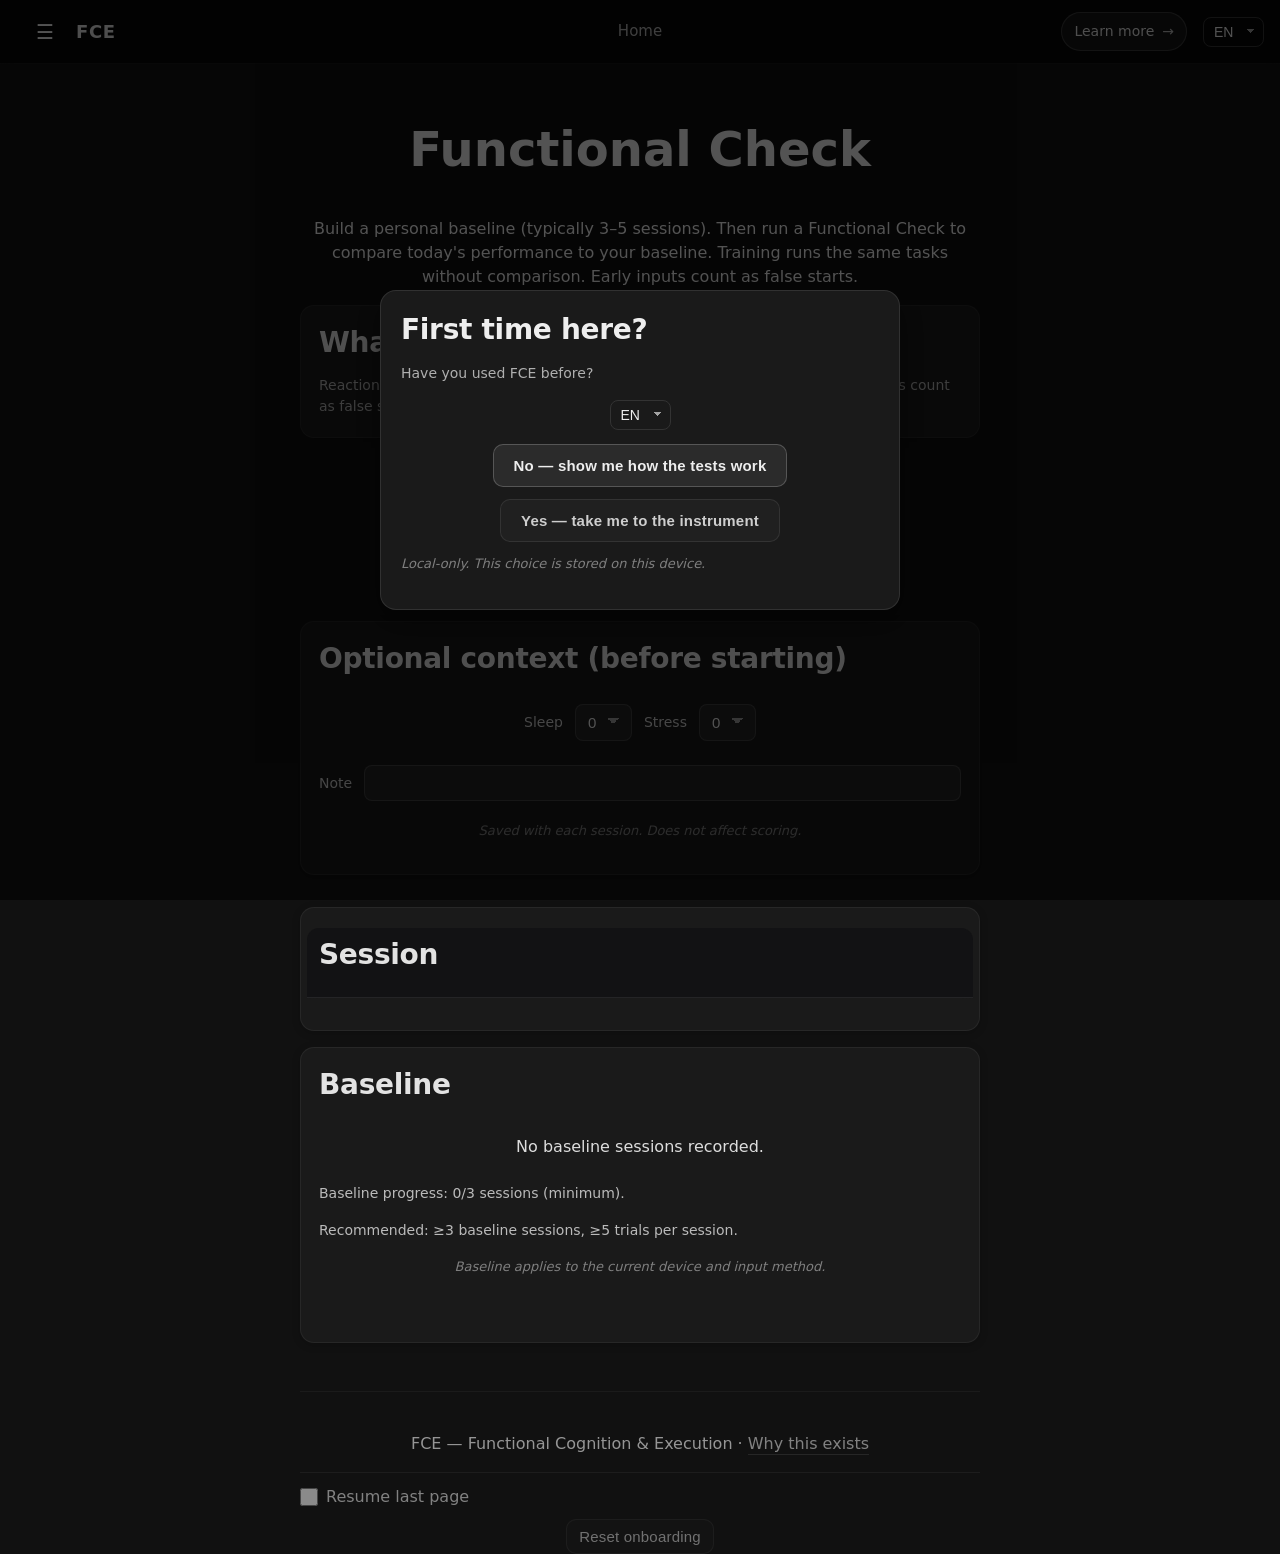
==== index.html @ 8251da76 "Finalize v0.4 interpretation layer and history clarity across all tests - Implement operational inte" ====
<!DOCTYPE html>
<html lang="en">
<head>
  <meta charset="UTF-8" />
  <meta name="viewport" content="width=device-width, initial-scale=1, viewport-fit=cover" />
  <title>FCE — Baseline-relative functional check</title>
  <link rel="stylesheet" href="style.css" />
  
  <!-- Remember last visited page (works across all pages) -->
  <script>
    // Remember last visited page (ignore local file weirdness if needed)
    try {
      const p = location.pathname.split("/").pop() || "index.html";
      localStorage.setItem("fce_last_page", p);
      // Also track last docs page (exclude index.html)
      if (p && p.endsWith(".html") && !p.includes("index.html")) {
        localStorage.setItem("fce_last_docs_page", p);
      }
    } catch {}
  </script>
</head>
<body>
  <header class="topbar">
    <button id="menuBtn" aria-label="Menu" aria-controls="menu" aria-expanded="false">☰</button>
    <a href="index.html?home=1" class="title brand-link" id="brandLink" aria-label="To the instrument">
      <span class="brand-short" aria-hidden="true">FCE</span>
      <span class="brand-long" aria-hidden="true">
        <span class="lang lang-en">To the instrument</span>
        <span class="lang lang-no hidden">Til instrumentet</span>
        <span class="lang lang-lt hidden">Į instrumentą</span>
      </span>
    </a>
    <span class="topbar-page" id="topbarPage" aria-hidden="true"></span>
    <div class="topbar-right">
      <a href="about.html" class="topbar-link topbar-cta" id="learnMoreLink">
        <span class="lang lang-en">Learn more</span>
        <span class="lang lang-no hidden">Les mer</span>
        <span class="lang lang-lt hidden">Sužinoti daugiau</span>
      </a>
      <div class="lang-select-wrapper">
        <select id="langSelect" class="lang-select" aria-label="Language">
          <option value="en">EN</option>
          <option value="no">NO</option>
          <option value="lt">LT</option>
        </select>
      </div>
    </div>
  </header>

  <nav id="menu" class="menu">
    <div class="menu-header">
      <button id="closeMenuBtn" class="menu-close-btn" aria-label="Close menu">×</button>
    </div>
    <button class="menu-item" data-view="home">
      <span class="lang lang-en">Home</span>
      <span class="lang lang-no hidden">Hjem</span>
      <span class="lang lang-lt hidden">Pradžia</span>
    </button>
    <button class="menu-item" id="menuHistoryBtn" data-view="history">
      <span class="lang lang-en">History</span>
      <span class="lang lang-no hidden">Historikk</span>
      <span class="lang lang-lt hidden">Istorija</span>
    </button>
    <a href="about.html" class="menu-item">
      <span class="lang lang-en">About</span>
      <span class="lang lang-no hidden">Om</span>
      <span class="lang lang-lt hidden">Apie</span>
    </a>

    <a href="concept.html" class="menu-item">
      <span class="lang lang-en">Concept</span>
      <span class="lang lang-no hidden">Konsept</span>
      <span class="lang lang-lt hidden">Koncepcija</span>
    </a>

    <a href="scope.html" class="menu-item">
      <span class="lang lang-en">Scope &amp; Limits</span>
      <span class="lang lang-no hidden">Omfang &amp; begrensninger</span>
      <span class="lang lang-lt hidden">Apimtis ir ribos</span>
    </a>

    <a href="norwegian-context.html" class="menu-item">
      <span class="lang lang-en">Norwegian Context</span>
      <span class="lang lang-no hidden">Norsk kontekst</span>
      <span class="lang lang-lt hidden">Norvegiškas kontekstas</span>
    </a>

    <a href="how-to-use.html" class="menu-item">
      <span class="lang lang-en">How to Use</span>
      <span class="lang lang-no hidden">Hvordan bruke</span>
      <span class="lang lang-lt hidden">Kaip naudoti</span>
    </a>

    <a href="how-tests-work.html" class="menu-item">
      <span class="lang lang-en">How the tests work</span>
      <span class="lang lang-no hidden">Hvordan testene fungerer</span>
      <span class="lang lang-lt hidden">Kaip veikia testai</span>
    </a>

    <a href="faq.html" class="menu-item">
      <span class="lang lang-en">FAQ</span>
      <span class="lang lang-no hidden">FAQ</span>
      <span class="lang lang-lt hidden">DUK</span>
    </a>
  </nav>

  <div id="menuOverlay" class="menu-overlay hidden"></div>

  <main>
    <section id="view-home" class="view active">
      <div class="container instrument">
        <h1>
          <span class="lang lang-en">Functional Check</span>
          <span class="lang lang-no hidden">Funksjonssjekk</span>
          <span class="lang lang-lt hidden">Funkcinė patikra</span>
        </h1>
        <div id="instruction">
          <div class="lang lang-en">
            <p>
              Build a personal baseline (typically 3–5 sessions). Then run a Functional Check to compare today's performance to your baseline. Training runs the same tasks without comparison. Early inputs count as false starts.
            </p>
          </div>
          <div class="lang lang-no hidden">
            <p>
              Bygg en personlig baseline (typisk 3–5 økter). Deretter kjører du en Funksjonssjekk for å sammenligne dagens ytelse med din baseline. Trening kjører samme oppgaver uten sammenligning. Tidlige inndata teller som feilstart.
            </p>
          </div>
          <div class="lang lang-lt hidden">
            <p>
              Sukurkite asmeninį bazinį lygį (dažniausiai 3–5 sesijos). Tada atlikite funkcinę patikrą,
              kad palygintumėte šiandienos vykdymą su savo baze. Treniruotė vykdo tas pačias užduotis
              be palyginimo. Per ankstyvi paspaudimai laikomi klaidingu startu.
            </p>
          </div>
        </div>

        <!-- First-time onboarding gate -->
        <div id="onboardingOverlay" class="onboarding-overlay hidden" role="dialog" aria-modal="true" aria-labelledby="onboardingTitle">
          <div class="onboarding-card">
            <h2 id="onboardingTitle">
              <span class="lang lang-en">First time here?</span>
              <span class="lang lang-no hidden">Første gang her?</span>
              <span class="lang lang-lt hidden">Pirmas kartas čia?</span>
            </h2>

            <p class="muted" style="margin-top: 8px;">
              <span class="lang lang-en">Have you used FCE before?</span>
              <span class="lang lang-no hidden">Har du brukt FCE før?</span>
              <span class="lang lang-lt hidden">Ar anksčiau naudojote FCE?</span>
            </p>

            <div style="margin-top: 16px; margin-bottom: 4px; display: flex; justify-content: center;">
              <div class="lang-select-wrapper" style="width: auto;">
                <select id="onboardingLangSelect" class="lang-select" aria-label="Language">
                  <option value="en">EN</option>
                  <option value="no">NO</option>
                  <option value="lt">LT</option>
                </select>
              </div>
            </div>

            <div class="action-row" style="margin-top: 14px;">
              <button id="onboardingNoBtn" type="button">
                <span class="lang lang-en">No — show me how the tests work</span>
                <span class="lang lang-no hidden">Nei — vis meg hvordan testene fungerer</span>
                <span class="lang lang-lt hidden">Ne — parodykite, kaip veikia testai</span>
              </button>
              <button id="onboardingYesBtn" type="button" class="secondary">
                <span class="lang lang-en">Yes — take me to the instrument</span>
                <span class="lang lang-no hidden">Ja — ta meg til instrumentet</span>
                <span class="lang lang-lt hidden">Taip — nukreipkite į instrumentą</span>
              </button>
            </div>

            <p class="note" style="margin-top: 12px;">
              <span class="lang lang-en">Local-only. This choice is stored on this device.</span>
              <span class="lang lang-no hidden">Kun lokalt. Valget lagres på denne enheten.</span>
              <span class="lang lang-lt hidden">Tik lokaliai. Pasirinkimas išsaugomas šiame įrenginyje.</span>
            </p>
          </div>
        </div>

        <!-- Precision prep overlay -->
        <div id="precisionPrepOverlay" class="onboarding-overlay hidden" role="dialog" aria-modal="true" aria-labelledby="precisionPrepTitle">
          <div class="onboarding-card">
            <h2 id="precisionPrepTitle">
              <span class="lang lang-en">Precision test</span>
              <span class="lang lang-no hidden">Presisjonstest</span>
              <span class="lang lang-lt hidden">Tikslumo testas</span>
            </h2>

            <p class="muted" style="margin-top: 8px;">
              <span class="lang lang-en">This test uses fullscreen to reduce layout shifts and improve consistency.</span>
              <span class="lang lang-no hidden">Denne testen bruker fullskjerm for å redusere layoutendringer og forbedre konsistens.</span>
              <span class="lang lang-lt hidden">Šis testas naudoja visą ekraną, kad sumažintų išdėstymo poslinkius ir pagerintų nuoseklumą.</span>
            </p>

            <div class="action-row" style="margin-top: 16px;">
              <button id="precisionPrepStartBtn" type="button">
                <span class="lang lang-en">Start in fullscreen</span>
                <span class="lang lang-no hidden">Start i fullskjerm</span>
                <span class="lang lang-lt hidden">Pradėti visame ekrane</span>
              </button>
              <button id="precisionPrepCancelBtn" type="button" class="secondary">
                <span class="lang lang-en">Cancel</span>
                <span class="lang lang-no hidden">Avbryt</span>
                <span class="lang lang-lt hidden">Atšaukti</span>
              </button>
            </div>

            <p class="note" style="margin-top: 12px;">
              <span class="lang lang-en">If fullscreen is unavailable or denied, we'll continue in maximized windowed mode.</span>
              <span class="lang lang-no hidden">Hvis fullskjerm ikke er tilgjengelig eller avvist, fortsetter vi i maksimert vindu-modus.</span>
              <span class="lang lang-lt hidden">Jei visas ekranas nėra prieinamas arba atmestas, tęsime maksimalaus lango režimu.</span>
            </p>
          </div>
        </div>

        <!-- Inline per-test hints -->
        <div class="panel" id="taskHintPanel" style="display:none;">
          <h2>
            <span class="lang lang-en">What to do</span>
            <span class="lang lang-no hidden">Hva du skal gjøre</span>
            <span class="lang lang-lt hidden">Ką daryti</span>
          </h2>
          <p id="taskHintText" class="muted" style="margin:0;"></p>
          <div id="taskLegendSlot" class="divided-legend muted" style="margin-top:8px; display:none;"></div>
        </div>

        <!-- Controls -->
        <div id="instrument" class="controls">
          <div class="config-row">
            <label for="testType" data-i18n="ui.test">Test</label>
            <select id="testType">
              <option value="reaction">Reaction Time</option>
              <option value="gonogo">Go / No-Go</option>
              <option value="divided">Divided Attention</option>
              <option value="precision">Precision (Target Pointing)</option>
            </select>

            <label for="trialCount" data-i18n="ui.trials">Trials</label>
            <input id="trialCount" type="number" min="3" max="40" value="10" />
          </div>

          <div class="action-row">
            <button id="startBaselineBtn" data-i18n="ui.addBaseline">Add Baseline Session</button>
            <button id="startCheckBtn" data-i18n="ui.runCheck">Run Functional Check</button>
            <button id="startTrainingBtn" data-i18n="ui.runTraining">Run Training</button>
          </div>

          <!-- Context (optional) -->
          <div class="panel context-panel" id="contextPanel">
            <h2>
              <span class="lang lang-en">Optional context (before starting)</span>
              <span class="lang lang-no hidden">Valgfri kontekst (før start)</span>
              <span class="lang lang-lt hidden">Pasirenkamas kontekstas (prieš pradedant)</span>
            </h2>
            <div class="config-row">
              <label for="sleepRating">
                <span class="lang lang-en">Sleep</span>
                <span class="lang lang-no hidden">Søvn</span>
                <span class="lang lang-lt hidden">Miegas</span>
              </label>
              <select id="sleepRating">
                <option value="0">0</option>
                <option value="1">1</option>
                <option value="2">2</option>
                <option value="3">3</option>
                <option value="4">4</option>
                <option value="5">5</option>
              </select>

              <label for="stressRating">
                <span class="lang lang-en">Stress</span>
                <span class="lang lang-no hidden">Stress</span>
                <span class="lang lang-lt hidden">Stresas</span>
              </label>
              <select id="stressRating">
                <option value="0">0</option>
                <option value="1">1</option>
                <option value="2">2</option>
                <option value="3">3</option>
                <option value="4">4</option>
                <option value="5">5</option>
              </select>
            </div>

            <div class="config-row">
              <label for="contextNote">
                <span class="lang lang-en">Note</span>
                <span class="lang lang-no hidden">Notat</span>
                <span class="lang lang-lt hidden">Pastaba</span>
              </label>
              <input id="contextNote" class="text" type="text" maxlength="140" placeholder="" />
            </div>
            <p class="note">
              <span class="lang lang-en">Saved with each session. Does not affect scoring.</span>
              <span class="lang lang-no hidden">Lagres med hver økt. Påvirker ikke vurderingen.</span>
              <span class="lang lang-lt hidden">Išsaugoma su kiekviena sesija. Neturi įtakos vertinimui.</span>
            </p>
          </div>

          <div class="secondary-row">
            <button id="resetBtn" data-i18n="ui.reset">Reset</button>
          </div>
        </div>

        <div id="testArea" class="test-area hidden"></div>

        <!-- Precision stage (fullscreen overlay) -->
        <div id="precisionStage" class="precision-stage hidden">
          <div class="precision-hud">
            <div class="precision-hud-left">
              <span id="precisionTrialCounter" class="precision-trial-counter"></span>
              <span id="precisionFeedback" class="precision-feedback"></span>
            </div>
            <div class="precision-hud-right">
              <span id="precisionFullscreenNotice" class="precision-fullscreen-notice hidden"></span>
              <button id="exitPrecisionTestBtn" class="btn btn-ghost exit-button">
                <span class="lang lang-en">Exit test</span>
                <span class="lang lang-no hidden">Avslutt test</span>
                <span class="lang lang-lt hidden">Išeiti iš testo</span>
              </button>
            </div>
          </div>
          <div id="precisionTarget" class="precision-target"></div>
        </div>

        <!-- Session panel -->
        <div class="panel session-panel" id="sessionPanel">
          <div class="sticky-header">
            <h2>
              <span class="lang lang-en">Session</span>
              <span class="lang lang-no hidden">Økt</span>
              <span class="lang lang-lt hidden">Sesija</span>
            </h2>
            <p id="progress"></p>
          </div>

          <ul id="trialList" class="session-trials" aria-live="polite"></ul>

          <p id="summary"></p>

          <div id="opAdvice" class="op-advice hidden" aria-live="polite">
            <div class="card-utility">
              <h3 data-i18n="op.title">What happens after a test?</h3>
            </div>
            <div id="opAdviceBody" class="op-advice-body"></div>
            <p class="note" data-i18n="op.note">
              Advisory only. FCE does not make decisions for you.
            </p>
          </div>
        </div>

        <!-- History panel -->
        <div class="panel" id="homeHistoryPanel" style="display: none;">
          <h2>
            <span class="lang lang-en">History</span>
            <span class="lang lang-no hidden">Historikk</span>
            <span class="lang lang-lt hidden">Istorija</span>
          </h2>

          <p class="muted home-history-note" id="homeHistoryNote">
            <span class="lang lang-en">Recent sessions (this test)</span>
            <span class="lang lang-no hidden">Siste økter (denne testen)</span>
            <span class="lang lang-lt hidden">Naujausios sesijos (šis testas)</span>
          </p>

          <ul class="home-history-list" id="homeHistoryList"></ul>

          <p class="muted" id="homeHistoryEmpty" style="display:none;">
            <span class="lang lang-en">No sessions yet for this test.</span>
            <span class="lang lang-no hidden">Ingen økter ennå for denne testen.</span>
            <span class="lang lang-lt hidden">Šiam testui dar nėra sesijų.</span>
          </p>

          <div class="action-row">
            <button id="homeHistoryBtn" data-view="history">
              <span class="lang lang-en">View History</span>
              <span class="lang lang-no hidden">Se historikk</span>
              <span class="lang lang-lt hidden">Peržiūrėti istoriją</span>
            </button>
          </div>
        </div>

        <!-- Baseline panel -->
        <div class="panel">
          <h2>
            <span class="lang lang-en">Baseline</span>
            <span class="lang lang-no hidden">Baseline</span>
            <span class="lang lang-lt hidden">Bazinis lygis</span>
          </h2>
          <p id="baselineInfo">
            <span class="lang lang-en">No baseline sessions recorded.</span>
            <span class="lang lang-no hidden">Ingen baseline-økter er registrert.</span>
            <span class="lang lang-lt hidden">Nėra užregistruotų bazinio lygio sesijų.</span>
          </p>
          <p id="baselineProgress">
            <span class="lang lang-en"></span>
            <span class="lang lang-no hidden"></span>
            <span class="lang lang-lt hidden"></span>
          </p>
          <p id="baselineGuidance">
            <span class="lang lang-en"></span>
            <span class="lang lang-no hidden"></span>
            <span class="lang lang-lt hidden"></span>
          </p>
          <p class="note">
            <span class="lang lang-en">
              Baseline applies to the current device and input method.
            </span>
            <span class="lang lang-no hidden">
              Baseline gjelder kun for denne enheten og samme inndatametode.
            </span>
            <span class="lang lang-lt hidden">
              Bazinis lygis galioja tik šiam įrenginiui ir tam pačiam įvesties būdui.
            </span>
          </p>

          <div class="baseline-actions">
            <button id="clearBaselineBtn" class="danger" data-i18n="ui.clearBaseline">Clear baseline</button>
          </div>
        
          <ul id="baselineList"></ul>
        </div>

        <footer class="footer muted">
          <p>
            FCE — Functional Cognition &amp; Execution ·
            <a href="why.html">Why this exists</a>
          </p>
          <div style="margin-top: 16px; padding-top: 12px; border-top: 1px solid rgba(255,255,255,0.1); font-size: 13px; opacity: 0.85;">
            <label class="inline-toggle">
              <input type="checkbox" id="resumeLastPage" />
              <span class="lang lang-en">Resume last page</span>
              <span class="lang lang-no hidden">Gjenoppta siste side</span>
              <span class="lang lang-lt hidden">Tęsti nuo paskutinio puslapio</span>
            </label>
          </div>
          <div style="margin-top: 10px; font-size: 13px; opacity: 0.85;">
            <button id="resetOnboardingBtn" class="secondary" type="button" style="padding: 8px 12px;">
              <span class="lang lang-en">Reset onboarding</span>
              <span class="lang lang-no hidden">Tilbakestill onboarding</span>
              <span class="lang lang-lt hidden">Atstatyti įvadą</span>
            </button>
          </div>
        </footer>
      </div>
    </section>

    <section id="view-history" class="view hidden">
      <div class="container">
        <div class="view-back">
          <button id="backBtnHistory" class="btn btn-ghost" type="button" aria-label="Back">
            <span aria-hidden="true">←</span>
            <span class="lang lang-en">Back</span>
            <span class="lang lang-no hidden">Tilbake</span>
            <span class="lang lang-lt hidden">Atgal</span>
          </button>
        </div>
        <div class="lang lang-en">
          <section class="hero">
            <h2>History</h2>
            <p class="lead">Sessions are stored locally on this device. Use filters to review trends and context.</p>
          </section>
        </div>
        <div class="lang lang-no hidden">
          <section class="hero">
            <h2>Historikk</h2>
            <p class="lead">Økter lagres lokalt på denne enheten. Bruk filter for å se mønster og kontekst.</p>
          </section>
        </div>
        <div class="lang lang-lt hidden">
          <section class="hero">
            <h2>Istorija</h2>
            <p class="lead">Sesijos saugomos lokaliai šiame įrenginyje. Naudokite filtrus tendencijoms ir kontekstui peržiūrėti.</p>
          </section>
        </div>

        <section class="card">
          <div class="config-row">
            <label for="historyTest">
              <span class="lang lang-en">Test</span>
              <span class="lang lang-no hidden">Test</span>
              <span class="lang lang-lt hidden">Testas</span>
            </label>
            <select id="historyTest">
              <option value="reaction">Reaction Time</option>
              <option value="gonogo">Go / No-Go</option>
              <option value="divided">Divided Attention</option>
              <option value="precision">Precision (Target Pointing)</option>
            </select>

            <label for="historyMode">
              <span class="lang lang-en">Mode</span>
              <span class="lang lang-no hidden">Modus</span>
              <span class="lang lang-lt hidden">Režimas</span>
            </label>
            <select id="historyMode">
              <option value="all">All</option>
              <option value="baseline">Baseline</option>
              <option value="check">Check</option>
              <option value="training">Training</option>
            </select>
          </div>

          <div class="history-actions">
            <button id="exportHistoryBtn" class="secondary" type="button" data-i18n="export.btn">Export (Copy JSON)</button>
            <button id="exportCsvBtn" class="secondary" type="button" data-i18n="export.btnCsv">Export CSV</button>
            <span id="exportStatus" class="muted" aria-live="polite"></span>
          </div>

          <div class="config-row">
            <button id="clearHistoryBtn" class="danger" type="button">
              <span class="lang lang-en">Clear history (this test)</span>
              <span class="lang lang-no hidden">Slett historikk (denne testen)</span>
              <span class="lang lang-lt hidden">Išvalyti istoriją (šis testas)</span>
            </button>
          </div>

          <section class="card trend-card">
            <h3>
              <span class="lang lang-en">Trend</span>
              <span class="lang lang-no hidden">Trend</span>
              <span class="lang lang-lt hidden">Tendencija</span>
            </h3>

            <p id="trendBaselineLine" class="muted"></p>

            <ul id="trendRecentChecks" class="trend-list"></ul>

            <p id="trendEmptyNote" class="muted"></p>
            
            <p class="note" data-i18n="trend.footerNote" style="margin-top: 16px;">
              This view visualizes change. It does not decide readiness, fitness, or permission.
            </p>
          </section>

          <p id="historyEmpty" class="muted"></p>
          <div id="historyList" class="history-list"></div>
        </section>

        <footer class="footer muted">
          <p>
            FCE — Functional Cognition &amp; Execution ·
            <a href="why.html">Why this exists</a>
          </p>
        </footer>
      </div>
    </section>

  </main>

  <script src="app.js" defer></script>
  
  <!-- Resume last page logic (only on index.html) -->
  <script>
    (function () {
      const cb = document.getElementById("resumeLastPage");
      if (!cb) return;

      // Load toggle state
      const enabled = localStorage.getItem("fce_resume_last") === "1";
      cb.checked = enabled;

      cb.addEventListener("change", () => {
        localStorage.setItem("fce_resume_last", cb.checked ? "1" : "0");
      });

      // Only redirect when:
      // - user is on site root (no specific file), OR index.html
      // - toggle is enabled
      // - last page exists and isn't index.html
      const last = localStorage.getItem("fce_last_page");
      const wantResume = cb.checked;
      const isHome = location.pathname.endsWith("/") || location.pathname.endsWith("/index.html");

      if (wantResume && isHome && last && last !== "index.html") {
        // Don't redirect if user explicitly asked for Home via ?home=1
        const params = new URLSearchParams(location.search);
        if (params.get("home") !== "1") {
          location.href = last;
        }
      }
    })();
  </script>

  <!-- Handle anchor link focus for accessibility -->
  <script>
    (function () {
      function scrollToInstrument() {
        // Try to update task hint if function is available (from app.js)
        if (typeof window.updateTaskHint === 'function') {
          window.updateTaskHint();
        }
        
        // Ensure task hint panel is visible
        const taskHintPanel = document.getElementById("taskHintPanel");
        if (taskHintPanel && taskHintPanel.offsetParent !== null) {
          // Scroll to "What to do" panel, positioned right below topbar
          const topbar = document.querySelector('.topbar');
          const topbarHeight = topbar ? topbar.offsetHeight : 64;
          const targetY = taskHintPanel.getBoundingClientRect().top + window.pageYOffset - topbarHeight - 20;
          window.scrollTo({ top: targetY, behavior: 'smooth' });
          // Focus first action button after scroll
          setTimeout(function() {
            const firstActionBtn = document.querySelector(".action-row button");
            if (firstActionBtn) {
              firstActionBtn.focus();
            }
          }, 300);
        } else {
          // Fallback to action-row if panel not found or not visible
          const actionRow = document.querySelector(".action-row");
          if (actionRow) {
            const topbar = document.querySelector('.topbar');
            const topbarHeight = topbar ? topbar.offsetHeight : 64;
            const targetY = actionRow.getBoundingClientRect().top + window.pageYOffset - topbarHeight - 20;
            window.scrollTo({ top: targetY, behavior: 'smooth' });
            setTimeout(function() {
              const firstActionBtn = document.querySelector(".action-row button");
              if (firstActionBtn) {
                firstActionBtn.focus();
              }
            }, 300);
          }
        }
      }

      // Handle #instrument hash when arriving from external links (e.g., docs pages)
      if (window.location.hash === '#instrument') {
        // Small delay to ensure DOM is ready and app.js has loaded
        setTimeout(scrollToInstrument, 150);
      }
    })();
  </script>

  <script>
    (function () {
      const link = document.getElementById("learnMoreLink");
      if (!link) return;

      // Canonical doc pages (those with previous/next navigation)
      const canonicalDocs = [
        "about.html",
        "concept.html",
        "scope.html",
        "how-to-use.html",
        "how-tests-work.html",
        "faq.html",
        "baseline-relative.html",
        "norwegian-context.html"
      ];

      try {
        // Check if this is the first time user clicks Learn More
        const hasClickedLearnMore = localStorage.getItem("fce_learn_more_clicked");
        
        // On first visit, always redirect to about.html
        if (!hasClickedLearnMore) {
          link.setAttribute("href", "about.html");
          // Track that Learn More has been clicked (set on click, not on page load)
          link.addEventListener("click", function() {
            try {
              localStorage.setItem("fce_learn_more_clicked", "true");
            } catch (e) {
              // Ignore storage errors
            }
          }, { once: true });
          return;
        }

        // Use dedicated docs page tracker, fallback to general tracker
        const lastDocs = localStorage.getItem("fce_last_docs_page");
        const last = localStorage.getItem("fce_last_page");

        // Prefer dedicated docs page tracker, but only use canonical doc pages
        let target = null;
        if (lastDocs && lastDocs.endsWith(".html") && !lastDocs.includes("index.html") && canonicalDocs.includes(lastDocs)) {
          target = lastDocs;
        } else if (last && last.endsWith(".html") && !last.includes("index.html") && canonicalDocs.includes(last)) {
          target = last;
        }

        // Default to about.html if no valid canonical doc page found
        const targetPage = target || "about.html";
        
        // Add hash to indicate we should restore scroll position
        link.setAttribute("href", targetPage + "#restore-scroll");
      } catch {
        // Fallback if storage is unavailable
        link.setAttribute("href", "about.html#restore-scroll");
      }
    })();
  </script>
  <script src="docs.js"></script>
  <script>
    // Brand link hint text handler
    (function() {
      function updateBrandLinkHint() {
        const brandLink = document.getElementById("brandLink");
        if (!brandLink) return;

        // Get current language - check app.js currentLang first, then localStorage
        let lang = window.currentLang || localStorage.getItem("fce_lang") || "en";

        const hints = {
          en: "To the instrument",
          no: "Til instrumentet",
          lt: "Į instrumentą"
        };

        const hint = hints[lang] || hints.en;
        brandLink.setAttribute("data-hint", hint);
        brandLink.setAttribute("aria-label", hint);
      }

      // Update on page load
      if (document.readyState === "loading") {
        document.addEventListener("DOMContentLoaded", updateBrandLinkHint);
      } else {
        updateBrandLinkHint();
      }

      // Listen for language changes (app.js uses currentLang, docs pages use langSelect)
      const langSelect = document.getElementById("langSelect");
      if (langSelect) {
        langSelect.addEventListener("change", updateBrandLinkHint);
      }

      // Also listen for custom language change events if app.js fires them
      window.addEventListener("languagechange", updateBrandLinkHint);

      // Poll for currentLang changes (fallback for app.js)
      if (window.currentLang !== undefined) {
        let lastLang = window.currentLang;
        setInterval(() => {
          if (window.currentLang !== lastLang) {
            lastLang = window.currentLang;
            updateBrandLinkHint();
          }
        }, 100);
      }
    })();
  </script>
</body>
</html>
---- style.css ----
:root {
    --topbar-h: 64px;
    --container-max: 760px;      /* matches .container width: min(760px, 100%) */
    --back-btn-w: 92px;          /* approx width of the back pill */
    --back-gap: 16px;            /* spacing between button and container */
  }

  html, body {
    overflow-x: hidden;
  }

  /* Improved base typography and body styling */
  body {
    font-family: system-ui, -apple-system, BlinkMacSystemFont, "Segoe UI", sans-serif;
    background: #111;
    color: #eee;
    margin: 0;
    padding: 0;
    min-height: 100vh;
    overflow-y: auto;
    -webkit-font-smoothing: antialiased;
    -moz-osx-font-smoothing: grayscale;
    line-height: 1.5;
  }

  main {
    width: 100%;
    display: flex;
    justify-content: center;
    padding-top: calc(var(--topbar-h) + 18px);
    overflow: visible; /* Allow sticky children to work */
  }
  
  .content,
  .page {
    padding-top: calc(var(--topbar-h) + 18px);
  }
  
  .view {
    width: 100%;
    overflow: visible; /* Allow sticky positioning to work */
  }
  
  .container {
    width: min(760px, 100%);
    margin: 0 auto;
  }

  .container.instrument {
    width: min(720px, 100%);
    margin: 0 auto;
    text-align: center;
  }
  
  /* Improved controls spacing */
  .controls {
    margin: 20px auto 0;
    width: min(760px, 100%);
  }

  /* Improved spacing for config and action rows */
  .config-row,
  .action-row,
  .secondary-row {
    display: flex;
    gap: 12px;
    justify-content: center;
    align-items: center;
    flex-wrap: wrap;
    margin: 12px 0;
  }
  
  .config-row label {
    font-weight: 500;
    font-size: 14px;
    color: #ddd;
    opacity: 0.9;
  }

  /* Make action buttons feel primary and consistent */
  .action-row button {
    min-width: 220px;
  }

  /* Reset should never float weirdly */
  .secondary-row button {
    min-width: 140px;
    opacity: 0.9;
  }

  /* On smaller widths: stack primary actions */
  @media (max-width: 720px) {
    .action-row {
      flex-direction: column;
    }
    .action-row button {
      width: 100%;
      max-width: 360px;
    }
    .config-row {
      justify-content: center;
    }
  }
  
  /* Enhanced form input styling */
  input[type="number"],
  input.text,
  select {
    padding: 9px 12px;
    font-size: 15px;
    background: rgba(255, 255, 255, 0.05);
    border: 1px solid rgba(255, 255, 255, 0.12);
    border-radius: 8px;
    color: #eee;
    transition: all 0.2s ease;
    outline: none;
  }
  
  input[type="number"]:focus,
  input.text:focus,
  select:focus {
    background: rgba(255, 255, 255, 0.08);
    border-color: rgba(255, 255, 255, 0.25);
    box-shadow: 0 0 0 3px rgba(255, 255, 255, 0.1);
  }
  
  input[type="number"] {
    width: 80px;
  }
  
  input.text {
    flex: 1;
    min-width: 200px;
  }
  
  /* Modern button styles with hover/active/disabled states */
  button {
    padding: 12px 20px;
    font-size: 15px;
    font-weight: 500;
    cursor: pointer;
    border: 1px solid rgba(255, 255, 255, 0.15);
    background: rgba(255, 255, 255, 0.05);
    color: #eee;
    border-radius: 10px;
    transition: all 0.2s ease;
    letter-spacing: 0.2px;
    outline: none;
  }
  
  button:hover:not(:disabled) {
    background: rgba(255, 255, 255, 0.1);
    border-color: rgba(255, 255, 255, 0.25);
    transform: translateY(-1px);
    box-shadow: 0 2px 8px rgba(0, 0, 0, 0.3);
  }
  
  button:active:not(:disabled) {
    transform: translateY(0);
    box-shadow: 0 1px 4px rgba(0, 0, 0, 0.2);
    background: rgba(255, 255, 255, 0.08);
  }
  
  button:disabled {
    opacity: 0.4;
    cursor: not-allowed;
    transform: none;
    box-shadow: none;
  }
  
  button:focus-visible {
    outline: 2px solid rgba(255, 255, 255, 0.3);
    outline-offset: 2px;
  }
  
  /* Action row buttons (primary actions) */
  .action-row button {
    background: rgba(255, 255, 255, 0.08);
    border-color: rgba(255, 255, 255, 0.2);
    font-weight: 600;
  }
  
  .action-row button:hover:not(:disabled) {
    background: rgba(255, 255, 255, 0.12);
    border-color: rgba(255, 255, 255, 0.3);
  }
  
  button.secondary {
    opacity: 0.85;
    background: rgba(255, 255, 255, 0.03);
    border-color: rgba(255, 255, 255, 0.1);
  }
  
  button.secondary:hover:not(:disabled) {
    opacity: 1;
    background: rgba(255, 255, 255, 0.06);
  }
  
  /* Test area with smooth visibility transitions */
  .test-area {
    width: 100%;
    max-width: 520px;
    height: 200px;
    margin: 16px auto;
    background: #151515;
    border: 2px solid rgba(255, 255, 255, 0.08);
    display: flex;
    justify-content: center;
    align-items: center;
    user-select: none;
    border-radius: 14px;
    position: relative;
    box-shadow: inset 0 2px 8px rgba(0, 0, 0, 0.3);
    transition: border-color 0.3s ease, background-color 0.3s ease;
  }
  
  .test-area:not(.hidden) {
    border-color: rgba(255, 255, 255, 0.15);
    background: #121212;
    animation: testAreaFadeIn 0.3s ease-out;
  }
  
  @keyframes testAreaFadeIn {
    0% {
      opacity: 0;
      transform: scale(0.98);
    }
    100% {
      opacity: 1;
      transform: scale(1);
    }
  }
  
  /* Stimulus text styling with smooth appearance */
  .test-area:not(.hidden) {
    font-size: clamp(24px, 5vw, 32px);
    font-weight: 600;
    letter-spacing: 0.5px;
    color: #eee;
    text-align: center;
    line-height: 1.2;
  }
  
  /* Subtle pulse animation for active test area */
  @keyframes subtlePulse {
    0%, 100% {
      box-shadow: inset 0 2px 8px rgba(0, 0, 0, 0.3);
    }
    50% {
      box-shadow: inset 0 2px 8px rgba(0, 0, 0, 0.4), 0 0 0 1px rgba(255, 255, 255, 0.05);
    }
  }
  
  .test-area:not(.hidden):focus-within {
    animation: subtlePulse 2s ease-in-out infinite;
  }
  
  /* Flash overlay with smooth fade transitions */
  .flash-overlay {
    position: absolute;
    width: 24px;
    height: 24px;
    background: #4af;
    border-radius: 50%;
    pointer-events: none;
    top: 20px;
    right: 20px;
    z-index: 10;
    box-shadow: 0 0 16px rgba(68, 170, 255, 0.9), 0 0 32px rgba(68, 170, 255, 0.5);
    opacity: 0;
    transform: scale(0.8);
    transition: opacity 0.2s ease, transform 0.2s ease;
  }
  
  .flash-overlay:not(.hidden) {
    opacity: 1;
    transform: scale(1);
    animation: flashPulse 0.3s ease-out;
  }
  
  @keyframes flashPulse {
    0% {
      transform: scale(0.6);
      opacity: 0;
    }
    50% {
      transform: scale(1.1);
    }
    100% {
      transform: scale(1);
      opacity: 1;
    }
  }
  
  .hidden {
    display: none;
  }

  /* Session panel sticky header */
  .sticky-header {
    position: sticky;
    top: 0;
    z-index: 5;
    background: rgba(18, 18, 20, 0.92);
    backdrop-filter: blur(6px);
    border-bottom: 1px solid rgba(255,255,255,0.08);
    padding: 10px 12px;
    margin: -10px -12px 10px;
    border-radius: 12px 12px 0 0;
    flex-shrink: 0;
  }

  .sticky-header p {
    margin: 0;
  }
  
  .sticky-header h2 {
    margin: 0 0 8px 0;
    font-size: 17px;
    font-weight: 600;
    letter-spacing: 0.2px;
    color: #eee;
    opacity: 0.95;
  }
  
  
  /* Session trials scrollable container */
  .session-trials {
    /* Keep it scrollable and fixed-height */
    overflow-y: auto;
    flex: 1 1 auto;
    min-height: 0;

    /* Ensure at least 5 trials visible before scrolling starts */
    /* Each trial: ~1.45em line-height + 4px margin-bottom + 4px padding = ~2em total */
    /* 5 trials * 2em + padding (6px top + 6px bottom = 12px) = ~10em + 12px */
    line-height: 1.45;
    max-height: calc(5 * 2em + 16px); /* 5 full trials visible before scroll */
    padding-top: 6px;
    padding-bottom: 6px;
    padding-left: 20px;
    padding-right: 4px;
    margin: 0;

    /* Prevent scroll chaining to the page */
    overscroll-behavior: contain;
    scroll-behavior: smooth;
    overflow-x: hidden;
    
    font-size: 14px;
    color: #ddd;
    /* Ensure scrolling is always enabled */
    -webkit-overflow-scrolling: touch;
    position: relative;
  }
  
  /* Subtle top fade overlay - graceful fade for older items as they scroll upward */
  .session-trials::before {
    content: "";
    position: absolute;
    top: 0;
    left: 0;
    right: 0;
    height: 24px;
    background: linear-gradient(to bottom, 
      rgba(26, 26, 26, 0.95) 0%,
      rgba(26, 26, 26, 0.75) 40%,
      rgba(26, 26, 26, 0.35) 75%,
      rgba(26, 26, 26, 0) 100%
    );
    pointer-events: none;
    z-index: 2;
  }
  
  /* Ensure trial list items don't cause overflow */
  .session-trials li {
    flex-shrink: 0;
    margin-bottom: 4px;
    padding: 2px 0;
    transition: opacity 120ms ease, transform 120ms ease;
  }
  
  /* Trial emphasis: opacity-based, never hide (no display:none) */
  .session-trials li.is-latest {
    opacity: 1;
    font-weight: 650;
  }

  .session-trials li.is-2nd {
    opacity: 0.95;
  }

  .session-trials li.is-3rd {
    opacity: 0.78;
  }

  .session-trials li.is-4th {
    opacity: 0.60;
  }

  .session-trials li.is-5th {
    opacity: 0.42;
  }

  .session-trials li.is-older {
    opacity: 0.25; /* still visible when you scroll up */
    font-weight: 400;
  }
  
  /* Scrollbar styling for trial list */
  .session-trials::-webkit-scrollbar {
    width: 6px;
  }
  
  .session-trials::-webkit-scrollbar-track {
    background: rgba(255, 255, 255, 0.03);
    border-radius: 3px;
  }
  
  .session-trials::-webkit-scrollbar-thumb {
    background: rgba(255, 255, 255, 0.15);
    border-radius: 3px;
  }
  
  .session-trials::-webkit-scrollbar-thumb:hover {
    background: rgba(255, 255, 255, 0.25);
  }
  
  /* Trial list base spacing (do NOT control scrolling here; .session-trials does) */
  #trialList {
    margin: 0;
    padding-left: 20px;
    padding-right: 4px;
  }
  
  #trialList li {
    margin-bottom: 4px;
    padding: 2px 0;
  }
  
  /* Hide empty elements when no session is active */
  .sticky-header:empty,
  .sticky-header p:empty {
    display: none;
  }
  
  #summary:empty {
    display: none;
  }
  
  /* Card/Panel styling with improved spacing and visual hierarchy */
  .panel {
    overflow: hidden;
    width: 100%;
    margin: 16px auto;
    text-align: left;
    background: #1a1a1a;
    border: 1px solid rgba(255, 255, 255, 0.06);
    border-radius: 14px;
    padding: 20px 18px;
    box-shadow: 0 2px 8px rgba(0, 0, 0, 0.2);
    transition: border-color 0.2s ease, box-shadow 0.2s ease;
    display: flex;
    flex-direction: column;
    max-height: calc(100vh - var(--topbar-h) - 120px);
  }
  
  .panel:hover {
    border-color: rgba(255, 255, 255, 0.1);
    box-shadow: 0 4px 12px rgba(0, 0, 0, 0.3);
  }
  
  /* Session panel: fixed-height card that doesn't push page down */
  .panel.session-panel {
    display: flex !important;
    flex-direction: column !important;
    /* Keep the card within the viewport so it won't grow and push the page */
    max-height: calc(100vh - var(--topbar-h) - 140px) !important;
    height: auto;
    overflow: hidden !important;
    overflow-anchor: none; /* reduce browser scroll-jumps on append */
    /* Prevent any content from expanding the panel */
    box-sizing: border-box;
  }
  
  /* Session trials must remain scrollable even after session ends */
  .panel.session-panel .session-trials {
    flex: 1 1 auto;
    min-height: 0;
    /* max-height is set in base .session-trials rule (fixed 5-line window) */
    overflow-y: auto !important;
    overflow-x: hidden;
    overscroll-behavior: contain; /* Prevent scroll chaining to the page */
    box-sizing: border-box;
  }
  
  /* Ensure summary doesn't interfere with flex layout */
  .panel.session-panel #summary {
    flex-shrink: 0;
    margin-top: 12px;
    overflow: visible;
  }

  .op-advice {
    margin-top: 12px;
    padding: 16px 16px;
    background: rgba(255,255,255,0.03);
    border: 1px solid rgba(255,255,255,0.06);
    border-radius: 14px;
  }
  .op-advice h3 {
    margin: 0;
    font-size: 16px;
    font-weight: 650;
  }
  .op-advice-body {
    margin-top: 10px;
    line-height: 1.55;
    color: rgba(255,255,255,0.92);
  }
  .op-advice-body ul {
    margin: 10px 0 0;
    padding-left: 22px;
  }
  .op-advice-body li {
    margin: 6px 0;
  }
  .op-advice .note {
    margin-top: 10px;
  }
  
  .panel h2 {
    margin: 0 0 12px 0;
    font-size: 17px;
    font-weight: 600;
    letter-spacing: 0.2px;
    color: #eee;
    opacity: 0.95;
  }

  /* Divided attention legend styling */
  .divided-legend {
    line-height: 1.35;
  }

  .divided-legend .legend-go,
  .divided-legend .legend-nogo {
    font-weight: 600;
    padding: 1px 8px;
    border-radius: 999px;
    display: inline-block;
    margin: 0 2px;
    border: 1px solid rgba(255,255,255,0.14);
  }

  .divided-legend .legend-go {
    background: rgba(80, 200, 120, 0.14);
  }

  .divided-legend .legend-nogo {
    background: rgba(240, 90, 90, 0.12);
  }

  .divided-legend .legend-blue {
    font-weight: 700;
    text-decoration: underline;
    text-decoration-thickness: 2px;
    text-underline-offset: 2px;
  }

  /* Utility header for cards (title left, actions right) */
  .card-utility {
    display: flex;
    align-items: center;
    justify-content: space-between;
    gap: 12px;
  }

  .card-utility h3 {
    margin: 0;
  }

  /* Copy-ready blocks */
  .copy-block {
    position: relative;
  }

  .copy-btn {
    display: inline-flex;
    align-items: center;
    gap: 6px;

    padding: 6px 10px;
    font-size: 12px;
    line-height: 1;

    border-radius: 999px;
    border: 1px solid rgba(255,255,255,0.18);
    background: rgba(255,255,255,0.06);
    color: #eee;

    cursor: pointer;
    opacity: 0.85;

    transition:
      background 0.2s ease,
      border-color 0.2s ease,
      box-shadow 0.2s ease,
      opacity 0.2s ease,
      transform 0.15s ease;
  }

  .copy-btn:hover {
    opacity: 1;
    background: rgba(255,255,255,0.12);
    border-color: rgba(255,255,255,0.30);
    box-shadow: 0 0 0 2px rgba(255,255,255,0.06);
    transform: translateY(-0.5px);
  }

  .copy-btn:active {
    transform: translateY(0);
    box-shadow: none;
  }

  .copy-btn:focus-visible {
    outline: 2px solid rgba(255,255,255,0.35);
    outline-offset: 2px;
  }

  .copy-icon {
    font-size: 14px;
    line-height: 1;
  }

  /* Tooltip (shown on hover/focus) */
  .copy-btn[data-tooltip] {
    position: relative;
  }

  .copy-btn[data-tooltip]::after {
    content: attr(data-tooltip);
    position: absolute;
    right: 0;
    top: calc(100% + 8px);

    padding: 6px 8px;
    font-size: 12px;
    line-height: 1.1;
    white-space: nowrap;

    border-radius: 8px;
    border: 1px solid rgba(255,255,255,0.14);
    background: rgba(0,0,0,0.85);
    color: rgba(255,255,255,0.92);

    opacity: 0;
    transform: translateY(-4px);
    pointer-events: none;

    transition: opacity 0.18s ease, transform 0.18s ease;
    z-index: 10;
  }

  .copy-btn:hover::after,
  .copy-btn:focus-visible::after {
    opacity: 1;
    transform: translateY(0);
  }

  /* Copied state (micro-polish) */
  .copy-btn.is-copied {
    opacity: 1;
    background: rgba(255,255,255,0.14);
    border-color: rgba(255,255,255,0.34);
    box-shadow: 0 0 0 2px rgba(255,255,255,0.08);
  }

.copy-status {
  display: block;
  margin-top: 6px;
  font-size: 12px;
}

/* View back button container */
.view-back {
  margin-bottom: 12px;
}

/* History view: floating Back button (no overlap across breakpoints) */
#view-history .view-back {
  position: fixed;
  z-index: 200;
  top: calc(var(--topbar-h) + 18px);
  display: flex;
  align-items: center;
  pointer-events: none;
}

#view-history .view-back > * {
  pointer-events: auto;
}

/* Desktop: place it in the left gutter beside the centered container */
@media (min-width: 980px) {
  #view-history .view-back {
    left: calc((100vw - var(--container-max)) / 2 - var(--back-btn-w) - var(--back-gap));
  }
  #view-history .container {
    padding-left: var(--container-pad);
  }
}

/* Tablet/mid widths: pin to left edge and reserve space so it never overlaps content */
@media (min-width: 641px) and (max-width: 979px) {
  #view-history .view-back {
    left: 16px;
  }
  /* Reserve horizontal space for the fixed button so headings/content don't sit beneath it */
  #view-history .container {
    padding-left: calc(var(--container-pad) + var(--back-btn-w) + 12px);
  }
}

/* Mobile: keep it inline/in-flow (your existing behavior) */
@media (max-width: 640px) {
  #view-history .view-back {
    position: static;
    left: auto;
    top: auto;
    margin: 0 0 12px 0;
    pointer-events: auto;
  }
  #view-history .container {
    padding-left: var(--container-pad);
  }
}

/* Ghost button style (secondary, minimal) */
.btn.btn-ghost {
  background: rgba(255,255,255,0.04);
  border: 1px solid rgba(255,255,255,0.12);
  color: #eee;
  padding: 8px 10px;
  border-radius: 10px;
  display: inline-flex;
  gap: 8px;
  align-items: center;
  font-size: 14px;
  font-weight: 500;
  cursor: pointer;
  transition: background 0.2s ease, border-color 0.2s ease, opacity 0.2s ease;
}

.btn.btn-ghost:hover {
  background: rgba(255,255,255,0.08);
  border-color: rgba(255,255,255,0.18);
  opacity: 1;
}

.btn.btn-ghost:active {
  background: rgba(255,255,255,0.06);
}

.btn.btn-ghost:focus-visible {
  outline: 2px solid rgba(255,255,255,0.3);
  outline-offset: 2px;
}

/* Baseline-relative diagram */
.baseline-diagram {
  position: relative;
  height: 120px;
  margin: 24px 0;
  display: flex;
  align-items: center;
  justify-content: space-between;
}

.baseline-diagram .band {
  position: absolute;
  left: 18%;
  right: 18%;
  height: 28px;
  border-radius: 999px;
  background: rgba(255,255,255,0.10);
}

.points {
  position: relative;
  display: flex;
  gap: 10px;
  z-index: 1;
}

.points.baseline {
  margin-left: 4%;
}

.points.check {
  margin-right: 4%;
}

.dot {
  width: 10px;
  height: 10px;
  border-radius: 50%;
  background: rgba(255,255,255,0.55);
}

.dot.single {
  background: rgba(255,255,255,0.90);
}

.diagram-micro {
  display: flex;
  justify-content: space-between;
  gap: 12px;
  margin: 6px 0 14px;
  font-size: 12px;
}

.diagram-micro > div {
  flex: 1;
}

.micro-mid {
  text-align: center;
}

.micro-right {
  text-align: right;
}

.micro-time {
  display: inline-block;
  font-weight: 600;
  letter-spacing: 0.2px;
  margin-right: 8px;
}

.micro-desc {
  opacity: 0.75;
}

@media (max-width: 640px) {
  .diagram-micro {
    flex-direction: column;
    gap: 8px;
  }
  .micro-mid,
  .micro-right {
    text-align: left;
  }
}

@media (max-width: 520px) {
  .baseline-dot:nth-child(4) {
    display: none;
  }
}

.diagram-labels {
  display: flex;
  justify-content: space-between;
  gap: 12px;
  font-size: 13px;
}
  
  .panel.context-panel {
    background: #181818;
    border-color: rgba(255, 255, 255, 0.05);
  }
  
  
  /* Typography improvements for summary and content */
  #summary {
    margin-top: 14px;
    font-weight: 600;
    font-size: 15px;
    line-height: 1.6;
    color: #eee;
    opacity: 0.95;
    padding: 12px;
    background: rgba(255, 255, 255, 0.03);
    border-radius: 8px;
    border-left: 3px solid rgba(255, 255, 255, 0.1);
  }
 
  /* Improved baseline actions spacing */
  .baseline-actions {
    margin: 12px 0 8px;
  }
  
  button.danger {
    border: 1px solid rgba(255, 107, 107, 0.4);
    background: rgba(255, 107, 107, 0.08);
    color: #ff6b6b;
  }
  
  button.danger:hover:not(:disabled) {
    background: rgba(255, 107, 107, 0.15);
    border-color: rgba(255, 107, 107, 0.6);
  }
  
  button.danger:active:not(:disabled) {
    background: rgba(255, 107, 107, 0.12);
  }
  
  /* Improved baseline list styling */
  #baselineList {
    margin: 12px 0 0;
    padding-left: 20px;
    line-height: 1.5;
    font-size: 14px;
    opacity: 0.95;
    color: #ddd;
  }
  
  #baselineList li {
    margin-bottom: 6px;
    padding: 2px 0;
  }


  /* Enhanced baseline progress and guidance */
  #baselineProgress, #baselineGuidance {
    margin: 8px 0;
    opacity: 0.9;
    font-size: 14px;
    line-height: 1.5;
    color: #ccc;
  }
  
  #baselineInfo {
    line-height: 1.6;
    color: #ddd;
  }

  /* Improved note/helper text styling */
  .note {
    font-size: 13px;
    opacity: 0.7;
    margin-top: 8px;
    line-height: 1.5;
    color: #aaa;
    font-style: italic;
  }

  /* Topbar stays pinned */
  .topbar {
    position: fixed;
    top: 0;
    left: 0;
    right: 0;
    height: var(--topbar-h);
    z-index: 1000;

    display: flex;
    align-items: center;
    gap: 12px;

    padding: 0 16px;
    box-sizing: border-box;

    background: rgba(0,0,0,0.55);
    backdrop-filter: blur(8px);
    border-bottom: 1px solid rgba(255,255,255,0.06);
  }

  /* Prevent purple visited styling on topbar links */
  .topbar a,
  .topbar a:visited {
    color: inherit;
  }

  .topbar a {
    text-decoration: none;
  }

  #menuBtn {
    width: 48px;
    height: 48px;
    font-size: 20px;
    background: none;
    border: none;
    color: inherit;
    cursor: pointer;
    border-radius: 12px;
    transition: background 0.15s ease, transform 0.12s ease, opacity 0.15s ease;
  }

  #menuBtn:hover {
    background: rgba(255, 255, 255, 0.06);
  }

  #menuBtn:active {
    transform: scale(0.96);
    background: rgba(255, 255, 255, 0.09);
  }

  #menuBtn:focus-visible {
    outline: 2px solid rgba(255, 255, 255, 0.35);
    outline-offset: 2px;
  }

  .topbar .title {
    font-size: 18px;
    font-weight: 600;
    letter-spacing: 0.6px;
    opacity: 0.95;
  }

  /* Brand link with text swap on hover (overlay-based, no reflow) */
  .brand-link {
    position: relative;
    display: inline-block;
    white-space: nowrap;
    cursor: pointer;
  }

  .brand-link .brand-short {
    display: inline-block;
  }

  .brand-link .brand-long {
    display: none;
  }

  /* Text swap ONLY on true hover devices (desktop, mouse/trackpad) */
  @media (hover: hover) and (pointer: fine) {
    .brand-link .brand-long {
      display: inline-block;
      position: absolute;
      left: 0;
      top: 0;
      opacity: 0;
      transform: translateY(1px);
      transition: opacity 0.15s ease, transform 0.15s ease;
      pointer-events: none;
    }

    .brand-link .brand-short {
      opacity: 1;
      transition: opacity 0.15s ease;
    }

    .brand-link:hover .brand-short,
    .brand-link:focus-visible .brand-short {
      opacity: 0;
    }

    .brand-link:hover .brand-long,
    .brand-link:focus-visible .brand-long {
      opacity: 1;
      transform: translateY(0);
    }
  }

  .brand-link:focus-visible {
    outline: 2px solid rgba(255, 255, 255, 0.3);
    outline-offset: 2px;
    border-radius: 4px;
  }

  .topbar-page {
    position: absolute;
    left: 50%;
    transform: translateX(-50%);
    margin-left: 0;
    max-width: 45vw;
    overflow: hidden;
    text-overflow: ellipsis;
    white-space: nowrap;
    pointer-events: none;
    font-size: 15px;
    opacity: 0.75;
    transition: opacity 0.2s ease, transform 0.2s ease;
  }

  .topbar-page::before {
    content: "";
    margin: 0;
  }

  .topbar-page.is-hidden {
    opacity: 0;
    transform: translateY(-2px);
    pointer-events: none;
  }

  /* Topbar right section */
  .topbar-right {
    margin-left: auto;
    display: flex;
    align-items: center;
    gap: 16px;
  }

  .topbar-link {
    font-size: 14px;
    color: inherit;
    text-decoration: none;
    opacity: 0.85;
    transition: opacity 0.2s ease;
  }

  .topbar-link:hover {
    opacity: 1;
  }

  /* Topbar CTA (used for "Learn more") */
  .topbar-cta {
    display: inline-flex;
    align-items: center;
    gap: 8px;

    padding: 8px 12px;
    border-radius: 999px;

    border: 1px solid rgba(255,255,255,0.16);
    background: rgba(255,255,255,0.06);

    opacity: 0.95; /* override base link fade slightly */
    transition: background 0.2s ease, border-color 0.2s ease, transform 0.2s ease, opacity 0.2s ease;
  }

  .topbar-cta:hover {
    background: rgba(255,255,255,0.10);
    border-color: rgba(255,255,255,0.26);
    transform: translateY(-0.5px);
    opacity: 1;
  }

  .topbar-cta:focus-visible {
    outline: 2px solid rgba(255,255,255,0.35);
    outline-offset: 2px;
  }

  /* Small arrow affordance without extra markup */
  .topbar-cta::after {
    content: "→";
    opacity: 0.8;
    transform: translateY(-0.5px);
  }

  /* --- Topbar CTA: prevent 2-line wrap on narrow screens --- */
  .topbar-cta {
    white-space: nowrap;
    flex-shrink: 1;
    min-width: 0;
  }

  .topbar-cta .lang {
    white-space: nowrap;
  }

  /* If space gets tight, keep it on one line and allow graceful truncation */
  .topbar-right .topbar-cta {
    max-width: 160px;
    overflow: hidden;
    text-overflow: ellipsis;
  }

  /* Mobile tightening */
  @media (max-width: 420px) {
    .topbar {
      gap: 8px;
      padding: 0 12px;
    }

    .topbar-right {
      gap: 8px;
    }

    .topbar-cta {
      padding: 6px 10px;
      font-size: 13px;
      border-color: rgba(255,255,255,0.14);
      background: rgba(255,255,255,0.05);
    }

    /* Arrow is nice on desktop, but costs space on mobile */
    .topbar-cta::after {
      display: none;
    }

    .topbar-right .topbar-cta {
      max-width: 120px;
    }
  }

  /* Super narrow phones - hide Learn More button */
  @media (max-width: 480px) {
    .topbar-cta {
      display: none;
    }
  }

  /* Super narrow phones */
  @media (max-width: 360px) {
    .topbar {
      gap: 6px;
      padding: 0 10px;
    }

    .topbar .title {
      font-size: 16px;
    }

    .topbar-right {
      gap: 6px;
    }
  }

  /* Language selector */
  .lang-select-wrapper {
    position: relative;
  }

  .lang-select {
    padding: 6px 28px 6px 10px;
    border: 1px solid #333;
    background: transparent;
    color: inherit;
    border-radius: 8px;
    cursor: pointer;
    font-size: 14px;
    font-weight: 500;
    appearance: none;
    background-image:
      linear-gradient(45deg, transparent 50%, rgba(255,255,255,0.6) 50%),
      linear-gradient(135deg, rgba(255,255,255,0.6) 50%, transparent 50%);
    background-position:
      calc(100% - 12px) calc(50% - 1px),
      calc(100% - 8px) calc(50% - 1px);
    background-size: 4px 4px, 4px 4px;
    background-repeat: no-repeat;
    transition: border-color 0.2s ease, background-color 0.2s ease;
  }

  .lang-select:hover {
    border-color: #555;
    background-color: rgba(255, 255, 255, 0.03);
  }

  .lang-select:focus {
    outline: none;
    border-color: #666;
    background-color: rgba(255, 255, 255, 0.05);
  }

  .lang-select option {
    background: #1a1a1a;
    color: #eee;
  }

  body.menu-open .topbar {
    opacity: 0.65;
  }

  /* Overlay should NOT cover the topbar */
  .menu-overlay {
    position: fixed;
    top: var(--topbar-h);
    left: 0;
    width: 100vw;
    height: calc(100vh - var(--topbar-h));
    z-index: 1050;
    background: rgba(0,0,0,0.35);
  }
  .menu-overlay.hidden {
    display: none;
  }

  /* Menu should start UNDER the topbar */
  .menu {
    position: fixed;
    top: var(--topbar-h);
    left: 0;

    width: 260px;
    height: calc(100vh - var(--topbar-h));

    z-index: 1100;
    overflow-y: auto;

    background: rgba(0,0,0,0.70);
    backdrop-filter: blur(8px);
    border-right: 1px solid rgba(255,255,255,0.06);
    padding: 18px 10px 10px;

    transform: translateX(-105%);
    transition: transform 180ms ease;
  }

  .menu-header {
    height: auto;
    padding: 0 0 10px 0;
    position: relative;
    display: flex;
    justify-content: flex-end;
    align-items: center;
    margin-bottom: 0;
  }

  .menu-close-btn {
    width: 36px;
    height: 36px;
    background: none;
    border: none;
    color: #eee;
    font-size: 28px;
    line-height: 1;
    cursor: pointer;
    padding: 0;
    opacity: 0.7;
    transition: opacity 0.2s;
    display: flex;
    align-items: center;
    justify-content: center;
  }

  .menu-close-btn:hover {
    opacity: 1;
  }

  .menu.open {
    transform: translateX(0);
  }

  .menu-item {
    display: block;
    width: 100%;
    text-align: left;
    padding: 10px;
    background: none;
    border: none;
    color: inherit;
    cursor: pointer;
    text-decoration: none;
    transition: background-color 0.2s ease;
    font-size: inherit;
    font-family: inherit;
  }
  
  /* Support both buttons and links in menu */
  a.menu-item {
    border: none;
  }
  
  button.menu-item {
    /* Ensure buttons look like links when styled as menu-item */
    border: none;
  }
  
  .menu-item:hover {
    background: #1a1a1a;
  }

  #menu .menu-item[aria-current="page"] {
    font-weight: 600;
    background: #1a1a1a;
  }

  #menu .menu-item[aria-current="page"]:hover {
    background: #222;
  }

  #menu .menu-item.is-disabled {
    opacity: 0.45;
    pointer-events: none;
    cursor: default;
  }

  .view.hidden {
    display: none;
  }

  .view.active {
    display: block;
  }

  /* Documentation-style content (About, How to Use, FAQ, Docs) */
  /* Enhanced typography for documentation views */
  .view h2,
  .page h2 {
    margin-top: 0;
    margin-bottom: 16px;
    font-size: clamp(24px, 5vw, 28px);
    font-weight: 700;
    letter-spacing: -0.3px;
    color: #eee;
    line-height: 1.2;
  }
  
  .view h3,
  .page h3 {
    margin-top: 32px;
    margin-bottom: 12px;
    font-size: clamp(18px, 4vw, 20px);
    font-weight: 600;
    opacity: 0.95;
    color: #eee;
    letter-spacing: -0.2px;
    line-height: 1.3;
  }
  
  .view h3:first-child,
  .page h3:first-child {
    margin-top: 0;
  }

  .view p,
  .page p {
    margin-left: auto;
    margin-right: auto;
  }

  .view ul,
  .page ul {
    max-width: 720px;
    margin: 10px auto 14px;
    padding-left: 22px;
    text-align: left;
  }

  .view li,
  .page li {
    text-align: left;
  }

  .view blockquote,
  .page blockquote {
    margin-left: auto;
    margin-right: auto;
  }

  .view hr,
  .page hr {
    border: none;
    border-top: 1px solid #222;
    margin: 24px 0;
  }

  .view strong,
  .page strong {
    font-weight: 600;
  }

  .view em,
  .page em {
    opacity: 0.85;
  }

  /* Documentation page styles (applies to all view sections) */
  .view .hero,
  .page .hero {
    margin-bottom: 32px;
  }

  .view .lead,
  .page .lead {
    font-size: 18px;
    line-height: 1.6;
    margin: 16px 0;
    max-width: 720px;
    margin-left: auto;
    margin-right: auto;
  }

  /* Enhanced card styling for documentation */
  .view .card,
  .page .card {
    background: #1a1a1a;
    border: 1px solid rgba(255, 255, 255, 0.06);
    border-radius: 14px;
    padding: 24px 28px;
    margin: 28px auto;
    max-width: 720px;
    box-shadow: 0 2px 8px rgba(0, 0, 0, 0.2);
    transition: border-color 0.2s ease, box-shadow 0.2s ease;
  }
  
  .view .card:hover,
  .page .card:hover {
    border-color: rgba(255, 255, 255, 0.1);
    box-shadow: 0 4px 12px rgba(0, 0, 0, 0.3);
  }
  
  .view .card h3,
  .page .card h3 {
    margin-top: 0;
    margin-bottom: 14px;
  }

  .view blockquote.quote,
  .view .quote,
  .page blockquote.quote,
  .page .quote {
    margin: 20px auto;
    padding: 16px 20px;
    border-left: 3px solid #444;
    background: #161616;
    font-style: italic;
    max-width: 720px;
    margin-left: auto;
    margin-right: auto;
  }

  .view .muted,
  .page .muted {
    opacity: 0.7;
    font-size: 14px;
  }

  .view .footer,
  .page .footer {
    margin-top: 48px;
    padding-top: 24px;
    border-top: 1px solid #222;
    text-align: center;
    opacity: 0.6;
    font-size: 14px;
  }

  .footer a {
    color: inherit;               /* inherit muted text color */
    text-decoration: none;        /* no underline by default */
    border-bottom: 1px solid rgba(255,255,255,0.18);
    padding-bottom: 1px;
    opacity: 0.85;
    transition: 
      color 0.15s ease,
      border-color 0.15s ease,
      opacity 0.15s ease;
  }

  .footer a:hover,
  .footer a:focus {
    color: #fff;                  /* gently brighter on intent */
    border-bottom-color: rgba(255,255,255,0.45);
    opacity: 1;
  }

  .footer a:focus-visible {
    outline: none;
    box-shadow: 0 2px 0 rgba(255,255,255,0.35);
  }

  /* ================================
     Docs & content links (dark theme)
     Avoid bright blue / purple links
     ================================ */

  .page a:not(.docs-nav-btn):not(.topbar-link):not(.menu-item) {
    color: rgba(220, 225, 230, 0.9);       /* readable light gray */
    text-decoration: none;
    border-bottom: 1px solid rgba(220, 225, 230, 0.25);
    padding-bottom: 1px;
    transition:
      color 0.15s ease,
      border-color 0.15s ease,
      opacity 0.15s ease;
  }

  /* Visited links should NOT turn purple */
  .page a:visited:not(.docs-nav-btn):not(.topbar-link):not(.menu-item) {
    color: rgba(220, 225, 230, 0.85);
  }

  /* Hover / focus */
  .page a:hover,
  .page a:focus {
    color: #ffffff;
    border-bottom-color: rgba(255,255,255,0.5);
    opacity: 1;
  }

  /* Keyboard focus (accessible but subtle) */
  .page a:focus-visible {
    outline: none;
    box-shadow: 0 2px 0 rgba(255,255,255,0.35);
  }

  .page p a {
    font-weight: 500;
  }

  /* Ensure note class works within cards */
  .view .card .note,
  .page .card .note {
    margin-top: 12px;
    font-size: 13px;
    opacity: 0.7;
  }

  /* Make sure footer appears in all views by default */
  .view .container > .footer {
    margin-top: 48px;
  }

/* --- Responsive foundation --- */
* { box-sizing: border-box; }

html, body {
  width: 100%;
  max-width: 100%;
  overflow-x: hidden;
}

/* Make text scale nicely across devices */
:root{
  --container-pad: 20px;
  --radius: 18px;
}

@media (max-width: 600px){
  :root{ --container-pad: 14px; }
}

/* Add responsive padding to existing containers */
.container, .container.instrument {
  padding-left: var(--container-pad);
  padding-right: var(--container-pad);
}

/* Headline and body text: clamp = responsive scaling */
h1 {
  font-size: clamp(28px, 6vw, 48px);
  line-height: 1.15;
}

body, p, li, label {
  font-size: clamp(14px, 3.6vw, 16px);
}

/* Controls: stack on small screens - enhance existing rules */
@media (max-width: 600px){
  .config-row, .action-row, .secondary-row {
    flex-direction: column;
    align-items: stretch;
  }

  /* Buttons full width on mobile */
  .action-row button {
    width: 100%;
    max-width: 100%;
    min-width: unset;
  }

  .secondary-row button {
    width: 100%;
    max-width: 100%;
    min-width: unset;
  }

  /* Inputs/selects full width on mobile */
  input, select {
    width: 100%;
    max-width: 100%;
  }
}

/* Session/Baseline cards: ensure full width on mobile */
@media (max-width: 600px) {
  .card, .panel {
    width: 100%;
    max-width: 100%;
    margin-left: 0;
    margin-right: 0;
  }
}

/* Topbar: prevent elements pushing outside screen */
.topbar {
  width: 100%;
  max-width: 100%;
}

.lang-toggle {
  display: flex;
  gap: 8px;
  flex-wrap: nowrap;
}

/* Make sure nothing causes sideways scroll */
img, video, iframe, canvas {
  max-width: 100%;
  height: auto;
}

/* ----------------------------
   History cards (Phase 1.5)
---------------------------- */
  /* Enhanced history list spacing */
  .history-list {
    display: flex;
    flex-direction: column;
    gap: 14px;
    margin-top: 16px;
  }

  /* Enhanced history card styling */
  .history-card {
    background: #161616;
    border: 1px solid rgba(255, 255, 255, 0.08);
    border-radius: 14px;
    padding: 16px 16px 14px;
    transition: all 0.2s ease;
    box-shadow: 0 2px 6px rgba(0, 0, 0, 0.2);
  }
  
  .history-card:hover {
    border-color: rgba(255, 255, 255, 0.12);
    box-shadow: 0 4px 12px rgba(0, 0, 0, 0.3);
    transform: translateY(-1px);
  }

  /* Improved history header typography */
  .history-header {
    display: flex;
    justify-content: space-between;
    align-items: flex-start;
    gap: 12px;
    margin-bottom: 8px;
  }
  
  .history-ts {
    font-weight: 600;
    font-size: 15px;
    letter-spacing: 0.2px;
    color: #eee;
  }
  
  .history-meta {
    opacity: 0.75;
    font-size: 13px;
    margin-top: 3px;
    color: #aaa;
    font-weight: 500;
  }

  /* Enhanced badge/chip styles for metrics and quality labels */
  .badge {
    display: inline-block;
    padding: 5px 12px;
    border-radius: 999px;
    font-size: 12px;
    font-weight: 500;
    letter-spacing: 0.3px;
    border: 1px solid rgba(255, 255, 255, 0.12);
    background: rgba(255, 255, 255, 0.05);
    opacity: 0.95;
    transition: all 0.2s ease;
  }
  
  .badge.ok {
    border-color: rgba(58, 221, 58, 0.5);
    background: rgba(58, 221, 58, 0.12);
    color: #6f6;
  }
  
  .badge.warn {
    border-color: rgba(204, 204, 51, 0.5);
    background: rgba(204, 204, 51, 0.12);
    color: #ffc;
  }
  
  .badge.bad {
    border-color: rgba(255, 107, 107, 0.6);
    background: rgba(255, 107, 107, 0.15);
    color: #ff6b6b;
  }
  
  .badge.na {
    border-color: #666;
    background: rgba(255, 255, 255, 0.03);
    opacity: 0.8;
  }
  
  /* Quality label badges */
  .history-line .badge,
  #summary .badge {
    margin-left: 4px;
    vertical-align: middle;
  }
  
  /* Chip rows (useful on doc pages too) */
  .chips {
    display: flex;
    flex-wrap: wrap;
    gap: 8px;
    justify-content: center;
    align-items: center;
    max-width: 720px;
    margin: 12px auto 0;
  }

  /* Chip style for small inline metrics (errors, flash info) */
  .chip {
    display: inline-block;
    padding: 3px 8px;
    border-radius: 6px;
    font-size: 11px;
    font-weight: 500;
    background: rgba(255, 255, 255, 0.06);
    border: 1px solid rgba(255, 255, 255, 0.08);
    color: #ccc;
    margin: 0 2px;
    letter-spacing: 0.2px;
  }

  /* Slightly roomier chips when used as semantic tags */
  .chips .chip {
    padding: 5px 10px;
    font-size: 12px;
    border-radius: 999px;
  }

  /* Semantic chip variants matching badge palette */
  .chip.ok {
    border-color: rgba(58, 221, 58, 0.45);
    background: rgba(58, 221, 58, 0.10);
    color: #7f7;
  }

  .chip.warn {
    border-color: rgba(204, 204, 51, 0.45);
    background: rgba(204, 204, 51, 0.10);
    color: #ffd;
  }

  .chip.bad {
    border-color: rgba(255, 107, 107, 0.55);
    background: rgba(255, 107, 107, 0.12);
    color: #ff8b8b;
  }

  .chip.na {
    opacity: 0.75;
  }

  /* Improved history body spacing */
  .history-body {
    display: flex;
    flex-direction: column;
    gap: 8px;
    padding-top: 4px;
  }

  /* History summary section with chips */
  .history-summary {
    margin-top: 2px;
  }

  .history-summary .chips {
    justify-content: flex-start;
    margin: 0;
    max-width: none;
  }

  .history-affordance {
    margin-top: 8px;
    font-size: 13px;
    opacity: 0.7;
  }

  /* History details section (collapsed by default) */
  .history-details {
    margin-top: 12px;
    padding-top: 12px;
    border-top: 1px solid rgba(255, 255, 255, 0.08);
    display: none;
  }

  .history-card.is-open .history-details {
    display: block;
  }

  .history-card:focus-visible {
    outline: 2px solid rgba(255, 255, 255, 0.3);
    outline-offset: 2px;
  }

  .history-card {
    cursor: pointer;
  }

  /* Typography improvements for history lines */
  .history-line {
    font-size: 14px;
    line-height: 1.5;
    color: #ddd;
  }
  
  .history-line.muted {
    opacity: 0.75;
    font-size: 13px;
  }
  
  .history-compare {
    margin-top: 8px;
    padding-top: 10px;
    border-top: 1px solid rgba(255, 255, 255, 0.1);
    font-weight: 600;
    font-size: 14px;
    color: #eee;
  }
  
  .history-compare.muted {
    opacity: 0.7;
    font-weight: 500;
  }
  
  .history-tags {
    opacity: 0.85;
    font-size: 13px;
    font-style: italic;
    color: #ccc;
    margin-top: 4px;
  }
  
  .history-reason {
    opacity: 0.8;
    font-size: 13px;
    color: #ff6b6b;
  }

  /* Trial list styling */
  .trial-toggle {
    margin-top: 10px;
  }

  .trial-list {
    margin-top: 10px;
    padding: 10px;
    border-radius: 12px;
    border: 1px solid rgba(255,255,255,0.10);
    background: rgba(255,255,255,0.04);
  }

  .trial-list.hidden {
    display: none;
  }

  .trial-row {
    display: grid;
    grid-template-columns: 70px 1fr 90px;
    gap: 10px;
    padding: 6px 0;
    border-bottom: 1px solid rgba(255,255,255,0.06);
    font-size: 13px;
    color: #ddd;
  }

  .trial-row:last-child {
    border-bottom: none;
  }

  .trial-i {
    opacity: 0.75;
  }

  .trial-outcome {
    font-family: ui-monospace, SFMono-Regular, Menlo, Monaco, Consolas, "Liberation Mono", "Courier New", monospace;
    opacity: 0.95;
  }

  .trial-rt {
    text-align: right;
    opacity: 0.85;
  }

  /* Home — History preview */
  .home-history-note {
    margin: 6px 0 10px;
  }

  .home-history-list {
    list-style: none;
    padding: 0;
    margin: 0 0 12px;
    display: grid;
    gap: 10px;
  }

  .home-history-item {
    border: 1px solid rgba(255,255,255,0.10);
    border-radius: 12px;
    padding: 10px 12px;
    background: rgba(255,255,255,0.03);
    cursor: pointer;
  }

  .home-history-item:hover {
    border-color: rgba(255,255,255,0.18);
    background: rgba(255,255,255,0.05);
  }

  .home-history-top {
    display: flex;
    align-items: center;
    justify-content: space-between;
    gap: 12px;
  }

  .home-history-title {
    display: flex;
    align-items: center;
    gap: 10px;
    min-width: 0;
  }

  .home-history-title strong {
    font-weight: 650;
  }

  .home-history-when {
    white-space: nowrap;
    flex-shrink: 0;
  }

  .home-history-sub {
    margin-top: 6px;
    display: flex;
    align-items: baseline;
    justify-content: space-between;
    gap: 10px;
  }

  .home-history-metrics {
    display: flex;
    gap: 14px;
    flex-wrap: wrap;
  }

  .home-history-metrics span {
    white-space: nowrap;
  }

  /* Mobile fixes for home history panel */
  @media (max-width: 640px) {
    .home-history-top {
      flex-wrap: wrap;
      gap: 6px;
      align-items: flex-start;
    }

    .home-history-title {
      flex: 1 1 auto;
      min-width: 0;
      flex-wrap: wrap;
      gap: 6px;
    }

    .home-history-when {
      white-space: normal;
      font-size: 12px;
      flex: 0 0 100%;
      order: -1;
      margin-bottom: 2px;
      opacity: 0.85;
    }

    .home-history-sub {
      flex-wrap: wrap;
      gap: 6px;
      align-items: flex-start;
    }

    .home-history-metrics {
      gap: 8px;
      flex: 1 1 auto;
      min-width: 0;
    }

    .home-history-metrics span {
      font-size: 13px;
    }
  }

  /* Tiny accent strip to make it feel "earned" */
  .home-history-item.is-valid {
    box-shadow: inset 3px 0 0 rgba(255,255,255,0.20);
  }
  .home-history-item.is-invalid {
    box-shadow: inset 3px 0 0 rgba(255,255,255,0.08);
    opacity: 0.92;
  }

input.text {
  padding: 8px;
  font-size: 16px;
}

  /* Enhanced history actions styling */
  .history-actions {
    display: flex;
    gap: 12px;
    align-items: center;
    justify-content: flex-start;
    flex-wrap: wrap;
    margin: 12px 0 16px;
  }
  
  #exportStatus {
    font-size: 14px;
    opacity: 0.85;
    color: #aaa;
    font-style: italic;
  }

  /* Enhanced trend card styling */
  .trend-card {
    margin-top: 16px;
  }
  
  .trend-list {
    list-style: none;
    padding-left: 0;
    margin: 12px 0 0;
    text-align: left;
  }
  
  .trend-item {
    display: flex;
    gap: 12px;
    align-items: baseline;
    justify-content: space-between;
    padding: 12px 0;
    border-bottom: 1px solid rgba(255, 255, 255, 0.08);
    transition: background-color 0.2s ease;
  }
  
  .trend-item:hover {
    background-color: rgba(255, 255, 255, 0.02);
    padding-left: 8px;
    padding-right: 8px;
    margin-left: -8px;
    margin-right: -8px;
    border-radius: 6px;
  }
  
  .trend-item:last-child {
    border-bottom: none;
  }
  
  .trend-left {
    display: flex;
    flex-direction: column;
    gap: 3px;
  }
  
  .trend-right {
    text-align: right;
    white-space: nowrap;
    font-variant-numeric: tabular-nums;
    font-weight: 500;
    color: #ddd;
  }

/* --- v0.2.2 polish add-on (safe) --- */

/* 1) Make selects feel more deliberate */
select {
  appearance: none;
  background-image:
    linear-gradient(45deg, transparent 50%, rgba(255,255,255,0.55) 50%),
    linear-gradient(135deg, rgba(255,255,255,0.55) 50%, transparent 50%);
  background-position:
    calc(100% - 18px) calc(50% - 2px),
    calc(100% - 12px) calc(50% - 2px);
  background-size: 6px 6px, 6px 6px;
  background-repeat: no-repeat;
  padding-right: 34px;
}

/* Try to keep option text readable in dark themes (works in some browsers) */
select option {
  background: #151515;
  color: #eee;
}

/* If options are disabled, make it obvious but not "faded into nothing" */
select option:disabled {
  color: rgba(238, 238, 238, 0.55);
}

/* 2) Calm the "invalid" message tone visually (still red, less alarm) */
.history-reason {
  color: rgba(255, 170, 170, 0.95);
  background: rgba(255, 107, 107, 0.06);
  border-left: 2px solid rgba(255, 107, 107, 0.28);
}

/* 3) Chips: make them look a bit more "instrument readout" */
.chip {
  border-radius: 999px;
  padding: 3px 10px;
  font-variant-numeric: tabular-nums;
}

/* Docs navigation */
.docs-nav {
  display: flex;
  justify-content: space-between;
  align-items: center;
  gap: 16px;
  margin: 32px auto;
  max-width: 720px;
  padding: 0 16px;
  flex-wrap: wrap;
}

.docs-nav-left,
.docs-nav-center,
.docs-nav-right {
  flex: 1;
  display: flex;
  justify-content: center;
  min-width: 0;
}

.docs-nav-left {
  justify-content: flex-start;
}

.docs-nav-right {
  justify-content: flex-end;
}

.docs-nav-btn {
  padding: 10px 20px;
  font-size: 14px;
  text-decoration: none;
  border: 1px solid rgba(255, 255, 255, 0.15);
  border-radius: 8px;
  background: rgba(255, 255, 255, 0.05);
  color: #eee;
  transition: all 0.2s ease;
  display: inline-block;
  white-space: nowrap;
}

.docs-nav-btn:hover {
  background: rgba(255, 255, 255, 0.1);
  border-color: rgba(255, 255, 255, 0.25);
}

@media (max-width: 600px) {
  .docs-nav {
    flex-direction: column;
    gap: 12px;
  }
  
  .docs-nav-left,
  .docs-nav-center,
  .docs-nav-right {
    width: 100%;
    justify-content: center;
  }
}

/* 4) Badge alignment polish */
.badge {
  font-variant-numeric: tabular-nums;
}

/* 5) Reduce hover lift on cards slightly (more "calm instrument") */
.panel:hover,
.history-card:hover {
  transform: translateY(-0.5px);
}

/* Inline toggle styling for "Resume last page" */
.inline-toggle {
  display: flex;
  align-items: center;
  gap: 8px;
  cursor: pointer;
  user-select: none;
}

.inline-toggle input[type="checkbox"] {
  width: 18px;
  height: 18px;
  cursor: pointer;
  accent-color: rgba(255, 255, 255, 0.6);
  margin: 0;
  flex-shrink: 0;
}

.inline-toggle:hover {
  opacity: 1;
}

/* Context panel visibility */
.context-panel.is-hidden {
  display: none !important;
}

/* Onboarding overlay */
.onboarding-overlay {
  position: fixed;
  inset: 0;
  z-index: 3000;
  background: rgba(0,0,0,0.65);
  display: flex;
  align-items: center;
  justify-content: center;
  padding: 18px;
}

.onboarding-overlay.hidden {
  display: none !important;
}

.onboarding-card {
  width: min(520px, 100%);
  background: #1a1a1a;
  border: 1px solid rgba(255,255,255,0.10);
  border-radius: 16px;
  padding: 22px 20px;
  box-shadow: 0 10px 30px rgba(0,0,0,0.45);
  text-align: left;
}

body.onboarding-open {
  overflow: hidden;
}

/* Precision stage (fullscreen overlay) */
.precision-stage {
  position: fixed;
  inset: 0;
  z-index: 4000;
  background: #0a0a0a;
  display: flex;
  align-items: center;
  justify-content: center;
  touch-action: manipulation;
  overflow: hidden;
}

.precision-stage.hidden {
  display: none !important;
}

body.precision-open {
  overflow: hidden;
}

body.precision-prep-open,
html.precision-prep-open {
  overflow: hidden;
}

.precision-target {
  position: absolute;
  border-radius: 50%;
  background: rgba(255, 255, 255, 0.85);
  border: 2px solid rgba(255, 255, 255, 0.95);
  box-shadow: 0 0 20px rgba(255, 255, 255, 0.3), 0 0 40px rgba(255, 255, 255, 0.15);
  pointer-events: none;
  opacity: 0;
  transform: scale(0.92);
  transition: opacity 0.12s ease-out, transform 0.12s ease-out;
  z-index: 5; /* Above stage background, below HUD */
  /* Width and height are set via inline styles in JS */
}

.precision-target.show {
  opacity: 1;
  transform: scale(1);
}

.precision-hud {
  position: absolute;
  top: 16px;
  left: 16px;
  right: 16px;
  display: flex;
  justify-content: space-between;
  align-items: flex-start;
  pointer-events: none;
  z-index: 10;
}

.precision-hud-left {
  display: flex;
  flex-direction: column;
  gap: 4px;
  align-items: flex-start;
}

.precision-hud-right {
  display: flex;
  flex-direction: column;
  gap: 8px;
  align-items: flex-end;
}

.precision-trial-counter {
  font-size: 14px;
  color: rgba(255, 255, 255, 0.7);
  font-weight: 500;
  background: rgba(0, 0, 0, 0.3);
  padding: 6px 10px;
  border-radius: 6px;
}

.precision-feedback {
  font-size: 12px;
  color: rgba(255, 255, 255, 0.5);
  font-weight: 500;
  opacity: 0;
  transform: translateY(-4px);
  transition: opacity 0.15s ease-out, transform 0.15s ease-out;
}

.precision-feedback.show {
  opacity: 1;
  transform: translateY(0);
}

.precision-fullscreen-notice {
  font-size: 12px;
  color: rgba(255, 255, 255, 0.5);
  background: rgba(0, 0, 0, 0.3);
  padding: 4px 8px;
  border-radius: 6px;
  pointer-events: none; /* Don't block interactions */
  white-space: nowrap;
}

.precision-fullscreen-notice.hidden {
  display: none;
}

.exit-button {
  pointer-events: auto;
  padding: 8px 16px;
  font-size: 14px;
  background: rgba(255, 255, 255, 0.1);
  border: 1px solid rgba(255, 255, 255, 0.2);
  color: rgba(255, 255, 255, 0.9);
  border-radius: 8px;
  cursor: pointer;
}

.exit-button:hover {
  background: rgba(255, 255, 255, 0.15);
  border-color: rgba(255, 255, 255, 0.3);
}
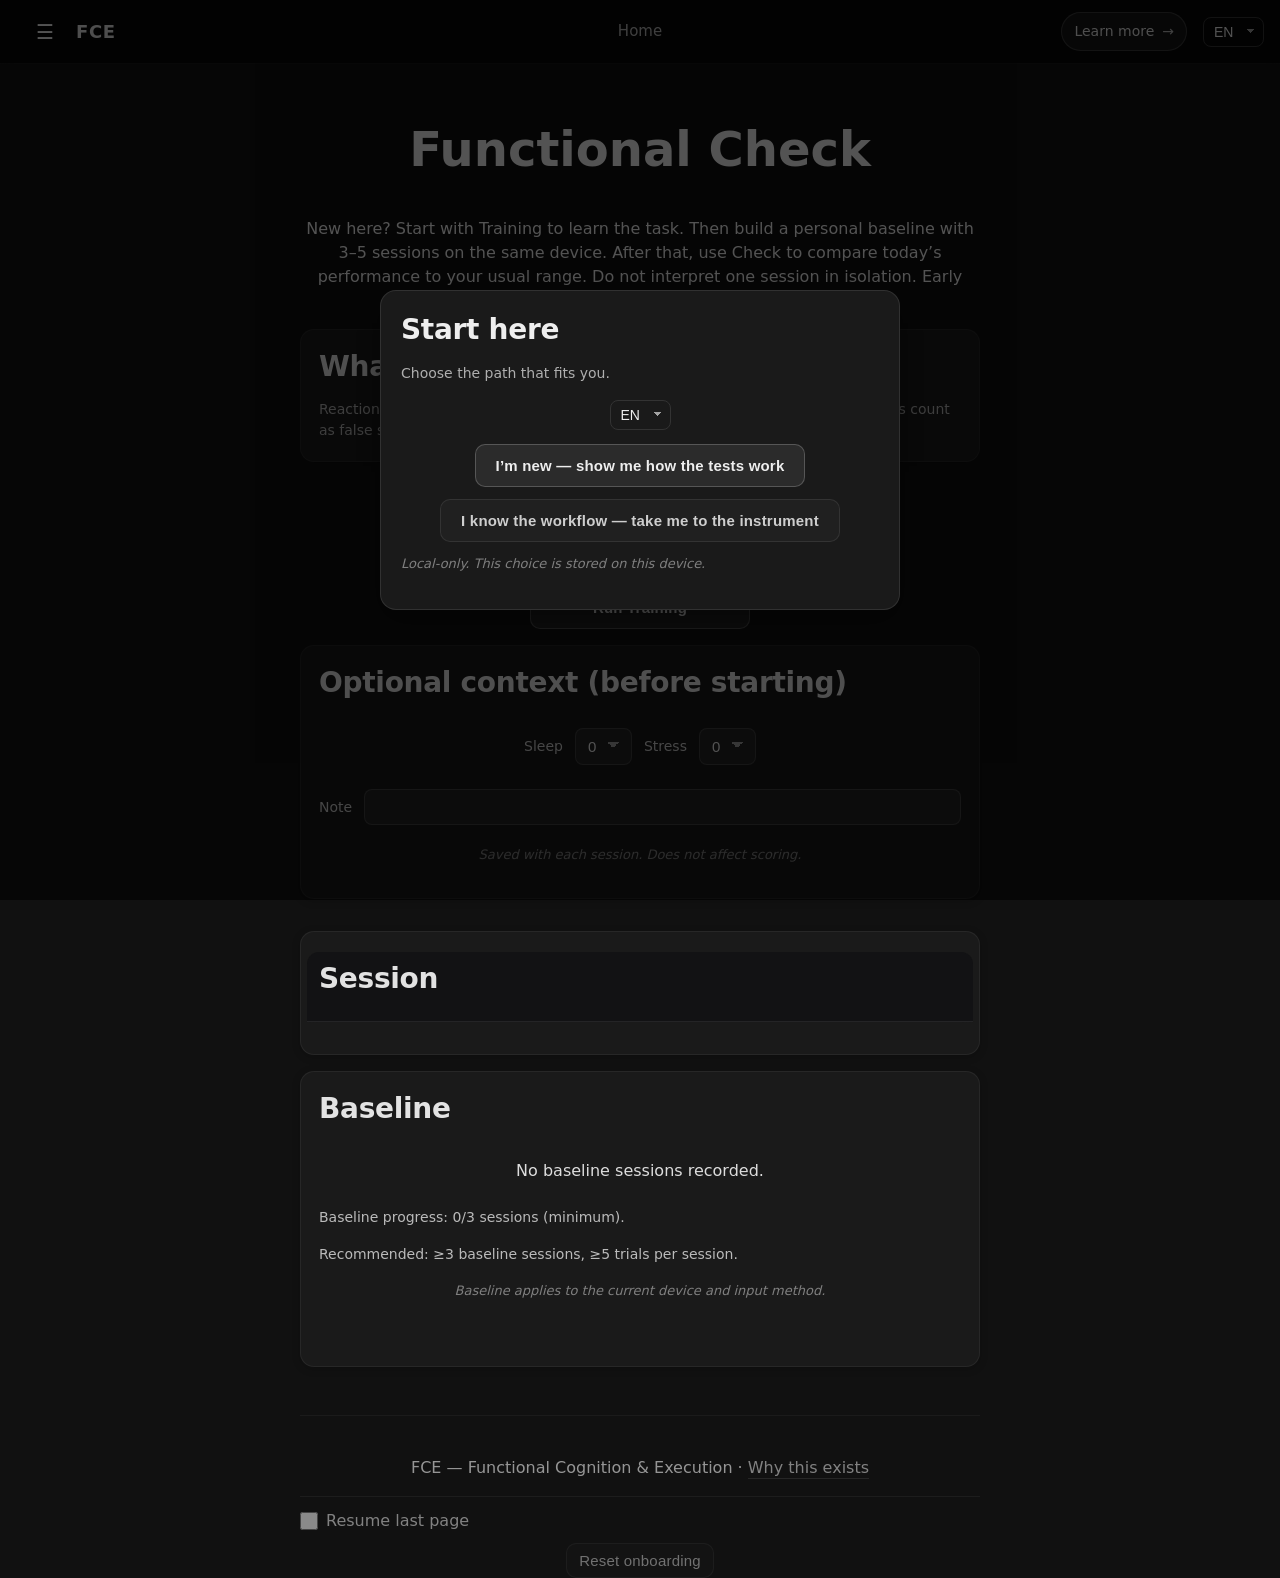
==== commit 88c0feb5: "Onboarding guidance, scroll targets, and release notes under docs/releases - Clarify first-run onboa" ====
--- a/index.html
+++ b/index.html
@@ -117,19 +117,17 @@
         <div id="instruction">
           <div class="lang lang-en">
             <p>
-              Build a personal baseline (typically 3–5 sessions). Then run a Functional Check to compare today's performance to your baseline. Training runs the same tasks without comparison. Early inputs count as false starts.
+              New here? Start with Training to learn the task. Then build a personal baseline with 3–5 sessions on the same device. After that, use Check to compare today’s performance to your usual range. Do not interpret one session in isolation. Early inputs count as false starts.
             </p>
           </div>
           <div class="lang lang-no hidden">
             <p>
-              Bygg en personlig baseline (typisk 3–5 økter). Deretter kjører du en Funksjonssjekk for å sammenligne dagens ytelse med din baseline. Trening kjører samme oppgaver uten sammenligning. Tidlige inndata teller som feilstart.
+              Ny her? Start med Trening for å lære oppgaven. Bygg deretter en personlig baseline med 3–5 økter på samme enhet. Bruk deretter Funksjonssjekk for å sammenligne dagens ytelse med det vanlige omfanget ditt. Ikke tolke én enkelt økt isolert. Tidlige inndata teller som feilstart.
             </p>
           </div>
           <div class="lang lang-lt hidden">
             <p>
-              Sukurkite asmeninį bazinį lygį (dažniausiai 3–5 sesijos). Tada atlikite funkcinę patikrą,
-              kad palygintumėte šiandienos vykdymą su savo baze. Treniruotė vykdo tas pačias užduotis
-              be palyginimo. Per ankstyvi paspaudimai laikomi klaidingu startu.
+              Naujas čia? Pradėkite nuo treniruotės, kad susipažintumėte su užduotimi. Tada sukurkite asmeninį bazinį lygį atlikdami 3–5 sesijas tame pačiame įrenginyje. Po to naudokite patikrą, kad palygintumėte šiandienos rezultatus su įprastu diapazonu. Neinterpretuokite vienos sesijos izoliuotai. Per ankstyvi paspaudimai laikomi klaidingu startu.
             </p>
           </div>
         </div>
@@ -138,15 +136,15 @@
         <div id="onboardingOverlay" class="onboarding-overlay hidden" role="dialog" aria-modal="true" aria-labelledby="onboardingTitle">
           <div class="onboarding-card">
             <h2 id="onboardingTitle">
-              <span class="lang lang-en">First time here?</span>
-              <span class="lang lang-no hidden">Første gang her?</span>
-              <span class="lang lang-lt hidden">Pirmas kartas čia?</span>
+              <span class="lang lang-en">Start here</span>
+              <span class="lang lang-no hidden">Start her</span>
+              <span class="lang lang-lt hidden">Pradėkite čia</span>
             </h2>
 
             <p class="muted" style="margin-top: 8px;">
-              <span class="lang lang-en">Have you used FCE before?</span>
-              <span class="lang lang-no hidden">Har du brukt FCE før?</span>
-              <span class="lang lang-lt hidden">Ar anksčiau naudojote FCE?</span>
+              <span class="lang lang-en">Choose the path that fits you.</span>
+              <span class="lang lang-no hidden">Velg veien som passer deg.</span>
+              <span class="lang lang-lt hidden">Pasirinkite jums tinkamą kelią.</span>
             </p>
 
             <div style="margin-top: 16px; margin-bottom: 4px; display: flex; justify-content: center;">
@@ -161,14 +159,14 @@
 
             <div class="action-row" style="margin-top: 14px;">
               <button id="onboardingNoBtn" type="button">
-                <span class="lang lang-en">No — show me how the tests work</span>
-                <span class="lang lang-no hidden">Nei — vis meg hvordan testene fungerer</span>
-                <span class="lang lang-lt hidden">Ne — parodykite, kaip veikia testai</span>
+                <span class="lang lang-en">I’m new — show me how the tests work</span>
+                <span class="lang lang-no hidden">Jeg er ny — vis meg hvordan testene fungerer</span>
+                <span class="lang lang-lt hidden">Esu naujas — parodykite, kaip veikia testai</span>
               </button>
               <button id="onboardingYesBtn" type="button" class="secondary">
-                <span class="lang lang-en">Yes — take me to the instrument</span>
-                <span class="lang lang-no hidden">Ja — ta meg til instrumentet</span>
-                <span class="lang lang-lt hidden">Taip — nukreipkite į instrumentą</span>
+                <span class="lang lang-en">I know the workflow — take me to the instrument</span>
+                <span class="lang lang-no hidden">Jeg kjenner arbeidsflyten — ta meg til instrumentet</span>
+                <span class="lang lang-lt hidden">Žinau eigą — nukreipkite į instrumentą</span>
               </button>
             </div>
 
@@ -589,42 +587,31 @@
   <script>
     (function () {
       function scrollToInstrument() {
-        // Try to update task hint if function is available (from app.js)
         if (typeof window.updateTaskHint === 'function') {
           window.updateTaskHint();
         }
-        
-        // Ensure task hint panel is visible
-        const taskHintPanel = document.getElementById("taskHintPanel");
-        if (taskHintPanel && taskHintPanel.offsetParent !== null) {
-          // Scroll to "What to do" panel, positioned right below topbar
-          const topbar = document.querySelector('.topbar');
-          const topbarHeight = topbar ? topbar.offsetHeight : 64;
-          const targetY = taskHintPanel.getBoundingClientRect().top + window.pageYOffset - topbarHeight - 20;
+        const topbar = document.querySelector('.topbar');
+        const topbarHeight = topbar ? topbar.offsetHeight : 64;
+        function scrollToEl(el) {
+          if (!el) return false;
+          var targetY = el.getBoundingClientRect().top + window.pageYOffset - topbarHeight - 20;
           window.scrollTo({ top: targetY, behavior: 'smooth' });
-          // Focus first action button after scroll
-          setTimeout(function() {
-            const firstActionBtn = document.querySelector(".action-row button");
-            if (firstActionBtn) {
-              firstActionBtn.focus();
-            }
-          }, 300);
-        } else {
-          // Fallback to action-row if panel not found or not visible
-          const actionRow = document.querySelector(".action-row");
-          if (actionRow) {
-            const topbar = document.querySelector('.topbar');
-            const topbarHeight = topbar ? topbar.offsetHeight : 64;
-            const targetY = actionRow.getBoundingClientRect().top + window.pageYOffset - topbarHeight - 20;
-            window.scrollTo({ top: targetY, behavior: 'smooth' });
-            setTimeout(function() {
-              const firstActionBtn = document.querySelector(".action-row button");
-              if (firstActionBtn) {
-                firstActionBtn.focus();
-              }
-            }, 300);
-          }
+          return true;
         }
+        var instructionEl = document.getElementById("instruction");
+        var taskHintPanel = document.getElementById("taskHintPanel");
+        var scrolled = scrollToEl(instructionEl);
+        if (!scrolled && taskHintPanel && taskHintPanel.offsetParent !== null) {
+          scrolled = scrollToEl(taskHintPanel);
+        }
+        if (!scrolled) {
+          var actionRow = document.querySelector("#instrument .action-row") || document.querySelector(".action-row");
+          scrollToEl(actionRow);
+        }
+        setTimeout(function() {
+          var firstActionBtn = document.querySelector("#instrument .action-row button");
+          if (firstActionBtn) firstActionBtn.focus();
+        }, 300);
       }
 
       // Handle #instrument hash when arriving from external links (e.g., docs pages)
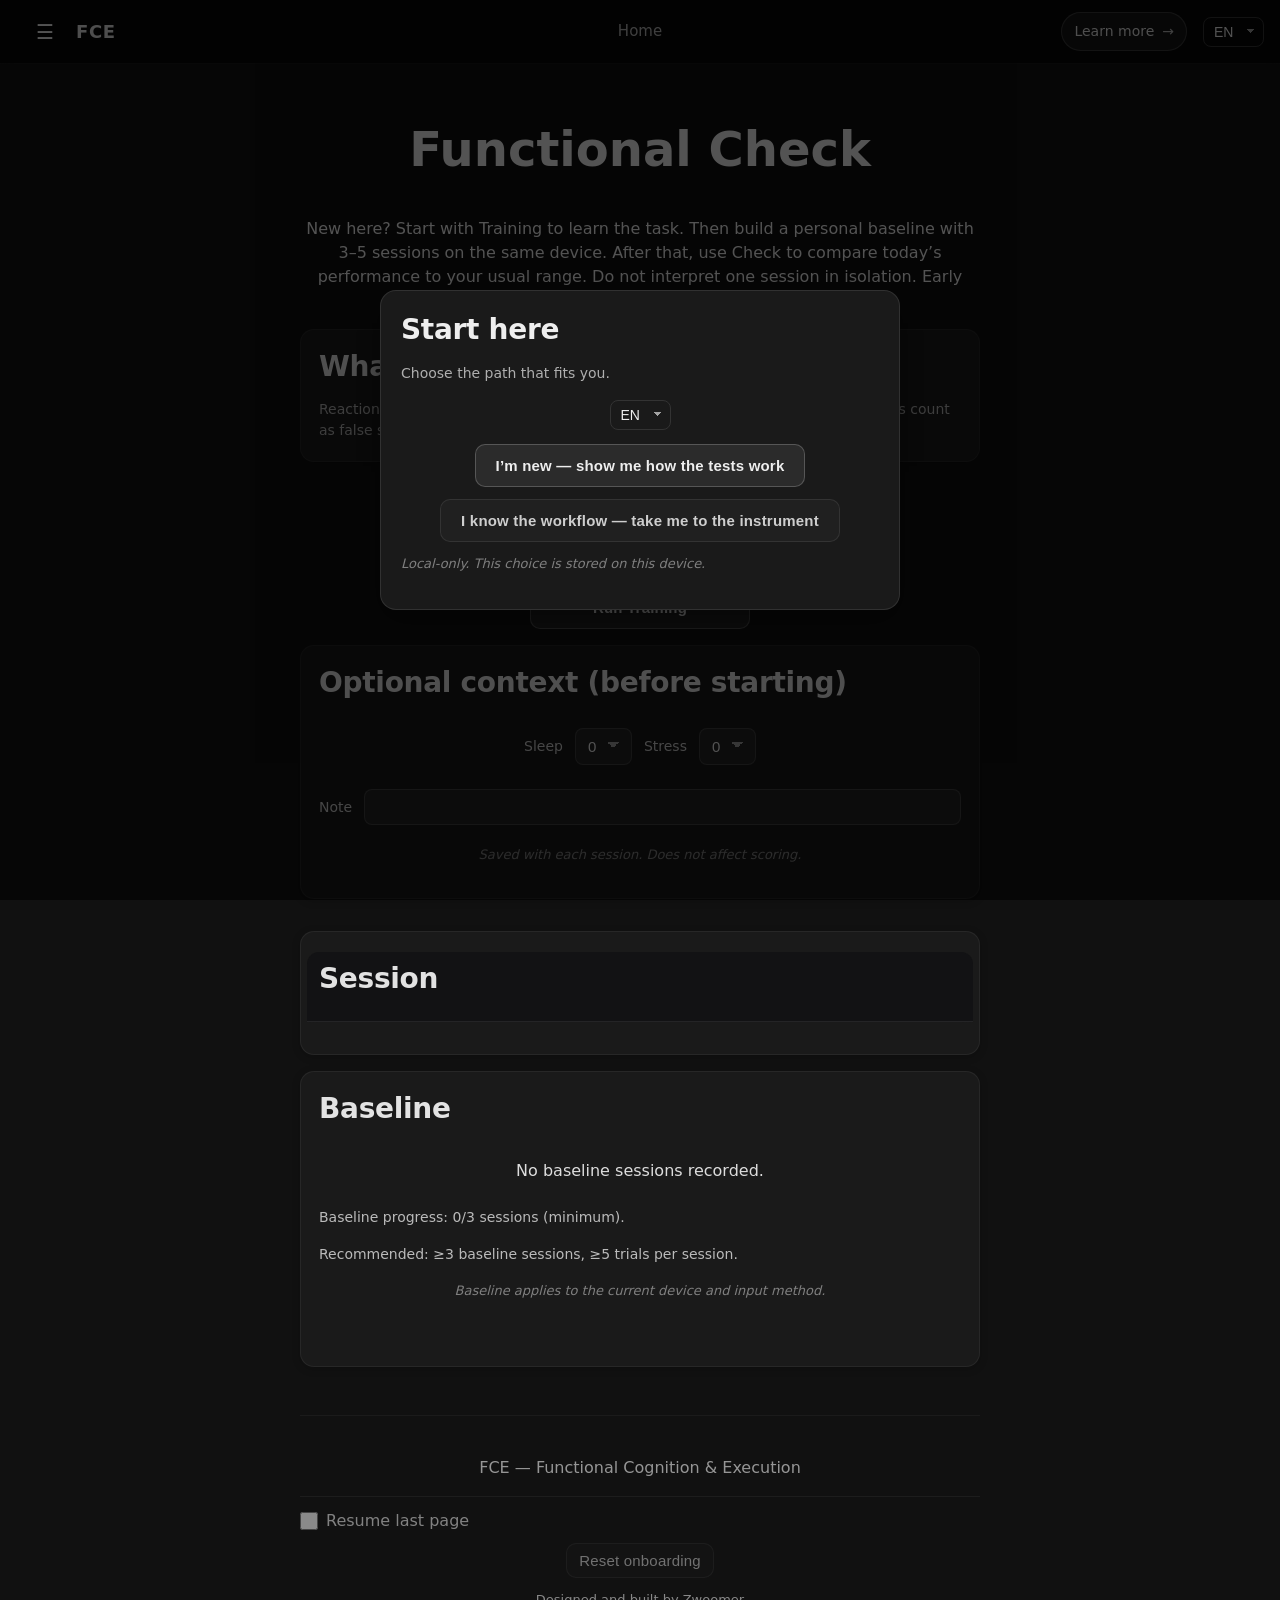
==== commit 086fb5e8: "Integrate grouped docs nav, docs-nav flow, and footer polish - Use Core Docs / Context sections acro" ====
--- a/index.html
+++ b/index.html
@@ -61,47 +61,82 @@
       <span class="lang lang-no hidden">Historikk</span>
       <span class="lang lang-lt hidden">Istorija</span>
     </button>
-    <a href="about.html" class="menu-item">
-      <span class="lang lang-en">About</span>
-      <span class="lang lang-no hidden">Om</span>
-      <span class="lang lang-lt hidden">Apie</span>
-    </a>
-
-    <a href="concept.html" class="menu-item">
-      <span class="lang lang-en">Concept</span>
-      <span class="lang lang-no hidden">Konsept</span>
-      <span class="lang lang-lt hidden">Koncepcija</span>
-    </a>
-
-    <a href="scope.html" class="menu-item">
-      <span class="lang lang-en">Scope &amp; Limits</span>
-      <span class="lang lang-no hidden">Omfang &amp; begrensninger</span>
-      <span class="lang lang-lt hidden">Apimtis ir ribos</span>
-    </a>
-
-    <a href="norwegian-context.html" class="menu-item">
-      <span class="lang lang-en">Norwegian Context</span>
-      <span class="lang lang-no hidden">Norsk kontekst</span>
-      <span class="lang lang-lt hidden">Norvegiškas kontekstas</span>
-    </a>
-
-    <a href="how-to-use.html" class="menu-item">
-      <span class="lang lang-en">How to Use</span>
-      <span class="lang lang-no hidden">Hvordan bruke</span>
-      <span class="lang lang-lt hidden">Kaip naudoti</span>
-    </a>
-
-    <a href="how-tests-work.html" class="menu-item">
-      <span class="lang lang-en">How the tests work</span>
-      <span class="lang lang-no hidden">Hvordan testene fungerer</span>
-      <span class="lang lang-lt hidden">Kaip veikia testai</span>
-    </a>
-
-    <a href="faq.html" class="menu-item">
-      <span class="lang lang-en">FAQ</span>
-      <span class="lang lang-no hidden">FAQ</span>
-      <span class="lang lang-lt hidden">DUK</span>
-    </a>
+
+    <div class="menu-section" id="menuSectionCore">
+      <button type="button" class="menu-section-toggle" id="menuToggleCore" aria-expanded="false" aria-controls="menuPanelCore">
+        <span class="menu-section-label">
+          <span class="lang lang-en">Core Docs</span>
+          <span class="lang lang-no hidden">Kjernedokumentasjon</span>
+          <span class="lang lang-lt hidden">Pagrindiniai dokumentai</span>
+        </span>
+        <span class="menu-chevron" aria-hidden="true">▸</span>
+      </button>
+      <div class="menu-section-panel" id="menuPanelCore" role="region" aria-labelledby="menuToggleCore">
+        <a href="about.html" class="menu-item menu-item-nested">
+          <span class="lang lang-en">About</span>
+          <span class="lang lang-no hidden">Om</span>
+          <span class="lang lang-lt hidden">Apie</span>
+        </a>
+        <a href="concept.html" class="menu-item menu-item-nested">
+          <span class="lang lang-en">Concept</span>
+          <span class="lang lang-no hidden">Konsept</span>
+          <span class="lang lang-lt hidden">Koncepcija</span>
+        </a>
+        <a href="what-fce-measures.html" class="menu-item menu-item-nested">
+          <span class="lang lang-en">What FCE Measures</span>
+          <span class="lang lang-no hidden">Hva FCE måler</span>
+          <span class="lang lang-lt hidden">Ką FCE matuoja</span>
+        </a>
+        <a href="scope.html" class="menu-item menu-item-nested">
+          <span class="lang lang-en">Scope &amp; Limits</span>
+          <span class="lang lang-no hidden">Omfang &amp; begrensninger</span>
+          <span class="lang lang-lt hidden">Apimtis ir ribos</span>
+        </a>
+        <a href="how-to-use.html" class="menu-item menu-item-nested">
+          <span class="lang lang-en">How to Use</span>
+          <span class="lang lang-no hidden">Hvordan bruke</span>
+          <span class="lang lang-lt hidden">Kaip naudoti</span>
+        </a>
+        <a href="how-tests-work.html" class="menu-item menu-item-nested">
+          <span class="lang lang-en">How the tests work</span>
+          <span class="lang lang-no hidden">Hvordan testene fungerer</span>
+          <span class="lang lang-lt hidden">Kaip veikia testai</span>
+        </a>
+        <a href="faq.html" class="menu-item menu-item-nested">
+          <span class="lang lang-en">FAQ</span>
+          <span class="lang lang-no hidden">FAQ</span>
+          <span class="lang lang-lt hidden">DUK</span>
+        </a>
+      </div>
+    </div>
+
+    <div class="menu-section" id="menuSectionContext">
+      <button type="button" class="menu-section-toggle" id="menuToggleContext" aria-expanded="false" aria-controls="menuPanelContext">
+        <span class="menu-section-label">
+          <span class="lang lang-en">Context &amp; Development</span>
+          <span class="lang lang-no hidden">Kontekst og utvikling</span>
+          <span class="lang lang-lt hidden">Kontekstas ir plėtra</span>
+        </span>
+        <span class="menu-chevron" aria-hidden="true">▸</span>
+      </button>
+      <div class="menu-section-panel" id="menuPanelContext" role="region" aria-labelledby="menuToggleContext">
+        <a href="why.html" class="menu-item menu-item-nested">
+          <span class="lang lang-en">Why this exists</span>
+          <span class="lang lang-no hidden">Hvorfor dette finnes</span>
+          <span class="lang lang-lt hidden">Kodėl tai egzistuoja</span>
+        </a>
+        <a href="applications.html" class="menu-item menu-item-nested">
+          <span class="lang lang-en">Applications / Use Contexts</span>
+          <span class="lang lang-no hidden">Bruksområder / kontekster</span>
+          <span class="lang lang-lt hidden">Taikymo sritys / naudojimo kontekstai</span>
+        </a>
+        <a href="validation-research.html" class="menu-item menu-item-nested">
+          <span class="lang lang-en">Validation / Research</span>
+          <span class="lang lang-no hidden">Validering / forskning</span>
+          <span class="lang lang-lt hidden">Validavimas / tyrimai</span>
+        </a>
+      </div>
+    </div>
   </nav>
 
   <div id="menuOverlay" class="menu-overlay hidden"></div>
@@ -423,10 +458,7 @@
         </div>
 
         <footer class="footer muted">
-          <p>
-            FCE — Functional Cognition &amp; Execution ·
-            <a href="why.html">Why this exists</a>
-          </p>
+          <p>FCE — Functional Cognition &amp; Execution</p>
           <div style="margin-top: 16px; padding-top: 12px; border-top: 1px solid rgba(255,255,255,0.1); font-size: 13px; opacity: 0.85;">
             <label class="inline-toggle">
               <input type="checkbox" id="resumeLastPage" />
@@ -442,6 +474,7 @@
               <span class="lang lang-lt hidden">Atstatyti įvadą</span>
             </button>
           </div>
+          <p class="footer-builtby">Designed and built by Zwoomer</p>
         </footer>
       </div>
     </section>
@@ -539,10 +572,8 @@
         </section>
 
         <footer class="footer muted">
-          <p>
-            FCE — Functional Cognition &amp; Execution ·
-            <a href="why.html">Why this exists</a>
-          </p>
+          <p>FCE — Functional Cognition &amp; Execution</p>
+          <p class="footer-builtby">Designed and built by Zwoomer</p>
         </footer>
       </div>
     </section>
@@ -550,6 +581,7 @@
   </main>
 
   <script src="app.js" defer></script>
+  <script src="menu-sections.js" defer></script>
   
   <!-- Resume last page logic (only on index.html) -->
   <script>
@@ -631,12 +663,15 @@
       const canonicalDocs = [
         "about.html",
         "concept.html",
+        "what-fce-measures.html",
         "scope.html",
         "how-to-use.html",
         "how-tests-work.html",
         "faq.html",
         "baseline-relative.html",
-        "norwegian-context.html"
+        "why.html",
+        "applications.html",
+        "validation-research.html"
       ];
 
       try {
--- a/style.css
+++ b/style.css
@@ -1373,6 +1373,65 @@
     cursor: default;
   }
 
+  /* Grouped menu sections */
+  .menu-section {
+    margin-top: 4px;
+  }
+
+  .menu-section-toggle {
+    display: flex;
+    width: 100%;
+    align-items: center;
+    justify-content: space-between;
+    gap: 8px;
+    padding: 10px;
+    background: none;
+    border: none;
+    color: inherit;
+    cursor: pointer;
+    text-align: left;
+    font-size: inherit;
+    font-family: inherit;
+    transition: background-color 0.2s ease;
+    border-radius: 4px;
+  }
+
+  .menu-section-toggle:hover {
+    background: #1a1a1a;
+  }
+
+  .menu-section-label {
+    font-weight: 600;
+    font-size: 0.92em;
+    letter-spacing: 0.02em;
+    opacity: 0.95;
+  }
+
+  .menu-chevron {
+    flex-shrink: 0;
+    font-size: 0.75em;
+    opacity: 0.65;
+    transition: transform 0.18s ease;
+  }
+
+  .menu-section.is-open .menu-chevron {
+    transform: rotate(90deg);
+  }
+
+  .menu-section-panel {
+    display: none;
+    padding: 2px 0 6px 0;
+  }
+
+  .menu-section.is-open .menu-section-panel {
+    display: block;
+  }
+
+  .menu-item.menu-item-nested {
+    padding-left: 16px;
+    font-size: 0.96em;
+  }
+
   .view.hidden {
     display: none;
   }
@@ -1524,6 +1583,12 @@
     font-size: 14px;
   }
 
+  .footer .footer-builtby {
+    margin: 12px 0 0;
+    font-size: 13px;
+    opacity: 0.9;
+  }
+
   .footer a {
     color: inherit;               /* inherit muted text color */
     text-decoration: none;        /* no underline by default */
@@ -2206,7 +2271,7 @@
   display: flex;
   justify-content: space-between;
   align-items: center;
-  gap: 16px;
+  gap: 12px 16px;
   margin: 32px auto;
   max-width: 720px;
   padding: 0 16px;
@@ -2216,10 +2281,11 @@
 .docs-nav-left,
 .docs-nav-center,
 .docs-nav-right {
-  flex: 1;
+  flex: 1 1 0;
   display: flex;
   justify-content: center;
   min-width: 0;
+  max-width: 100%;
 }
 
 .docs-nav-left {
@@ -2231,8 +2297,9 @@
 }
 
 .docs-nav-btn {
-  padding: 10px 20px;
+  padding: 10px 16px;
   font-size: 14px;
+  line-height: 1.35;
   text-decoration: none;
   border: 1px solid rgba(255, 255, 255, 0.15);
   border-radius: 8px;
@@ -2240,7 +2307,13 @@
   color: #eee;
   transition: all 0.2s ease;
   display: inline-block;
-  white-space: nowrap;
+  max-width: 100%;
+  text-align: center;
+  white-space: normal;
+  overflow-wrap: break-word;
+  word-wrap: break-word;
+  hyphens: auto;
+  box-sizing: border-box;
 }
 
 .docs-nav-btn:hover {
@@ -2248,17 +2321,30 @@
   border-color: rgba(255, 255, 255, 0.25);
 }
 
-@media (max-width: 600px) {
+@media (max-width: 900px) {
   .docs-nav {
     flex-direction: column;
+    align-items: stretch;
     gap: 12px;
   }
-  
+
   .docs-nav-left,
   .docs-nav-center,
   .docs-nav-right {
+    flex: none;
     width: 100%;
+    max-width: none;
     justify-content: center;
+  }
+
+  .docs-nav-btn {
+    width: 100%;
+  }
+}
+
+@media (max-width: 600px) {
+  .docs-nav {
+    gap: 10px;
   }
 }
 
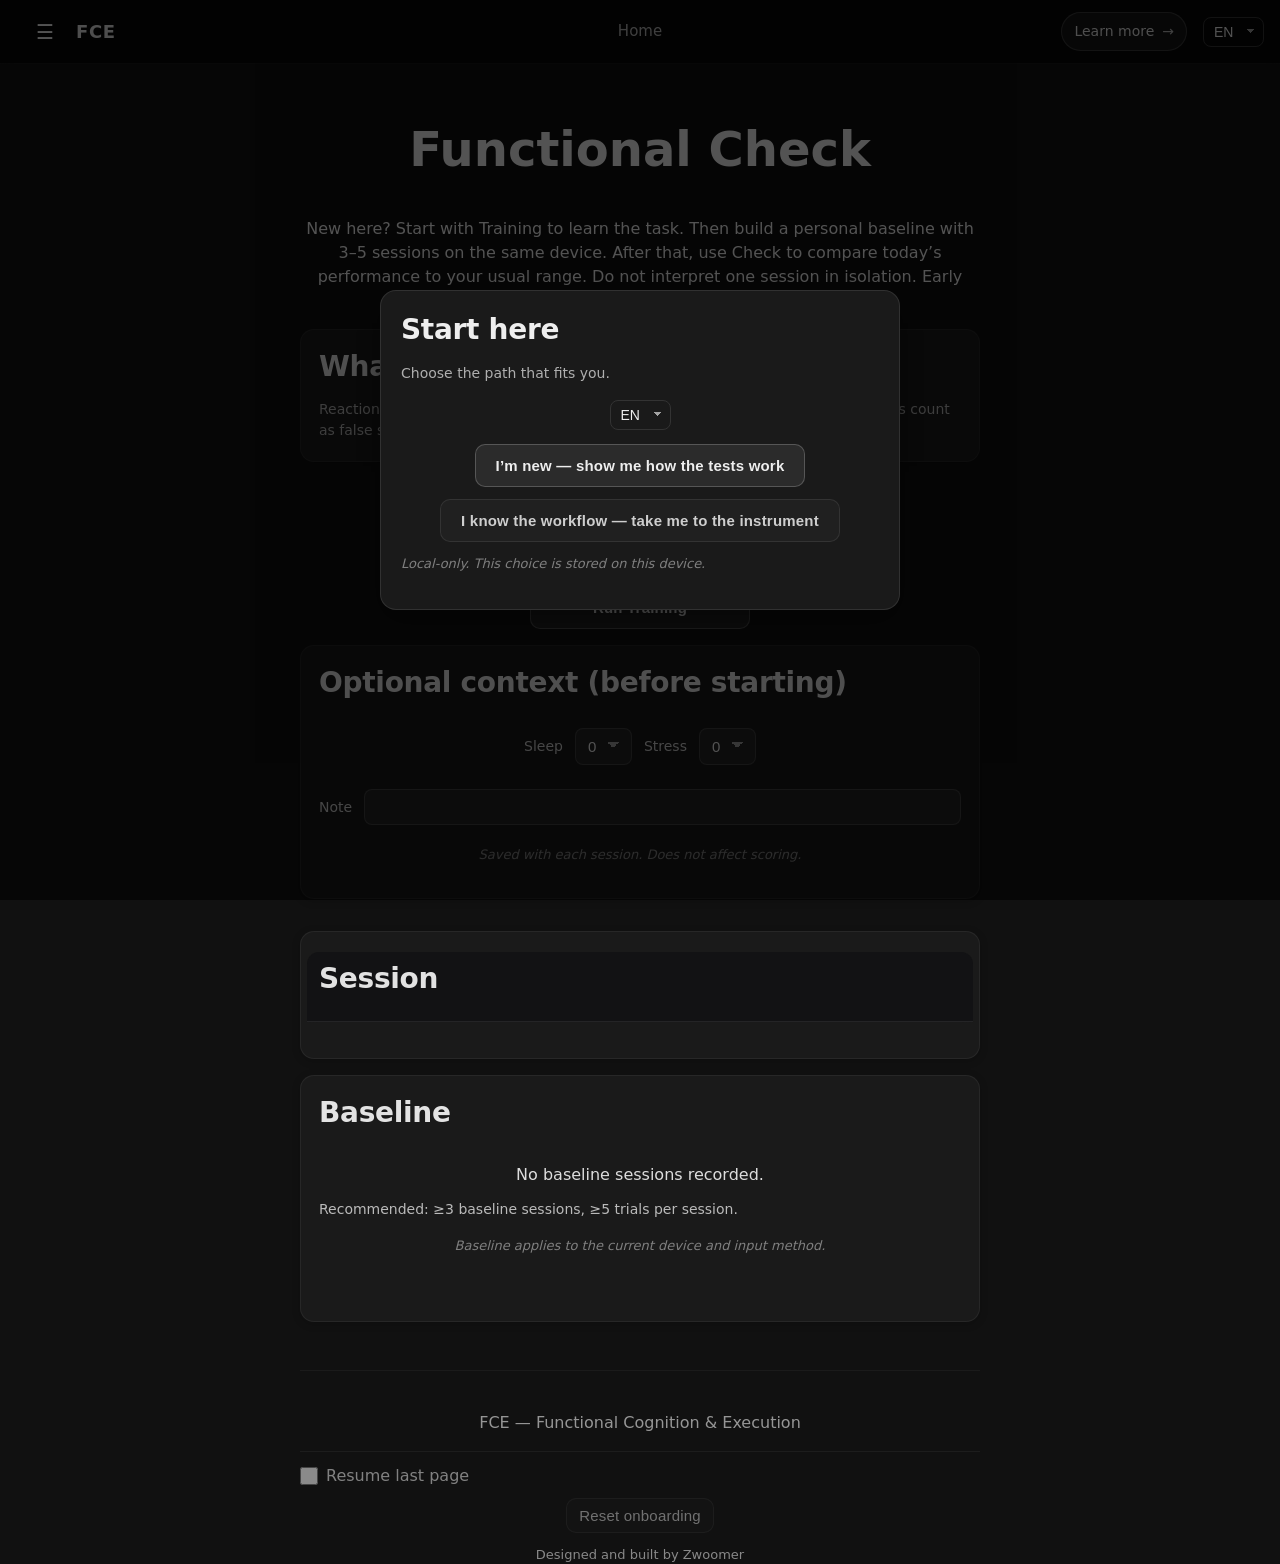
==== commit 965b09be: "Refine baseline and session panel output hierarchy. Improve baseline panel clarity and readiness lab" ====
--- a/index.html
+++ b/index.html
@@ -370,9 +370,9 @@
             <p id="progress"></p>
           </div>
 
+          <p id="summary"></p>
+
           <ul id="trialList" class="session-trials" aria-live="polite"></ul>
-
-          <p id="summary"></p>
 
           <div id="opAdvice" class="op-advice hidden" aria-live="polite">
             <div class="card-utility">
@@ -428,11 +428,8 @@
             <span class="lang lang-no hidden">Ingen baseline-økter er registrert.</span>
             <span class="lang lang-lt hidden">Nėra užregistruotų bazinio lygio sesijų.</span>
           </p>
-          <p id="baselineProgress">
-            <span class="lang lang-en"></span>
-            <span class="lang lang-no hidden"></span>
-            <span class="lang lang-lt hidden"></span>
-          </p>
+          <p id="baselineStatusInfo" class="muted baseline-meta-line"></p>
+          <p id="baselineLastUpdateInfo" class="muted baseline-meta-line"></p>
           <p id="baselineGuidance">
             <span class="lang lang-en"></span>
             <span class="lang lang-no hidden"></span>
@@ -538,8 +535,38 @@
           <div class="history-actions">
             <button id="exportHistoryBtn" class="secondary" type="button" data-i18n="export.btn">Export (Copy JSON)</button>
             <button id="exportCsvBtn" class="secondary" type="button" data-i18n="export.btnCsv">Export CSV</button>
+            <button id="exportFullBackupBtn" class="secondary" type="button" data-i18n="export.backupBtn">Export full backup (.json)</button>
+            <input id="importPreviewFileInput" type="file" accept="application/json,.json" hidden aria-hidden="true" />
+            <button id="importPreviewBtn" class="secondary" type="button" data-i18n="importPreview.btn">Preview import (.json)</button>
             <span id="exportStatus" class="muted" aria-live="polite"></span>
           </div>
+          <p class="note muted" data-i18n="export.backupReminder">
+            Your data is stored only in this browser. Export regularly to keep a backup.
+          </p>
+          <p id="lastFullBackupLine" class="note muted">
+            Last full backup: never
+          </p>
+
+          <section id="importPreviewPanel" class="card import-preview-panel hidden" aria-live="polite">
+            <h3 class="import-preview-title" data-i18n="importPreview.title">Import preview (dry run)</h3>
+            <p id="importPreviewValidity" class="import-preview-validity"></p>
+            <dl id="importPreviewMeta" class="import-preview-meta"></dl>
+            <p class="import-preview-subhead" data-i18n="importPreview.groupsHeader">Keys per group</p>
+            <ul id="importPreviewGroupCounts" class="import-preview-meta-list"></ul>
+            <p class="import-preview-subhead" data-i18n="importPreview.warnings">Warnings</p>
+            <ul id="importPreviewWarnings" class="import-preview-list import-preview-warnings"></ul>
+            <p class="import-preview-subhead" data-i18n="importPreview.errors">Errors</p>
+            <ul id="importPreviewErrors" class="import-preview-list import-preview-errors"></ul>
+            <p class="import-preview-subhead" data-i18n="importPreview.wouldRestore">Would restore (localStorage keys)</p>
+            <pre id="importPreviewKeys" class="import-preview-keys"></pre>
+            <p class="import-preview-subhead" data-i18n="importPreview.summaryJson">Summary (for tooling)</p>
+            <pre id="importPreviewSummaryJson" class="import-preview-summary-json"></pre>
+            <div id="importDataActions" class="import-data-actions hidden">
+              <p id="importOverwriteWarning" class="note import-overwrite-warning hidden" role="status"></p>
+              <button type="button" id="importDataBtn" class="secondary" data-i18n="importPreview.importBtn">Import data</button>
+            </div>
+            <p class="note muted import-preview-note" data-i18n="importPreview.dryRunNote">Nothing was written to storage. This is a read-only check.</p>
+          </section>
 
           <div class="config-row">
             <button id="clearHistoryBtn" class="danger" type="button">
--- a/style.css
+++ b/style.css
@@ -305,7 +305,7 @@
     backdrop-filter: blur(6px);
     border-bottom: 1px solid rgba(255,255,255,0.08);
     padding: 10px 12px;
-    margin: -10px -12px 10px;
+    margin: -10px -12px 14px;
     border-radius: 12px 12px 0 0;
     flex-shrink: 0;
   }
@@ -347,8 +347,8 @@
     scroll-behavior: smooth;
     overflow-x: hidden;
     
-    font-size: 14px;
-    color: #ddd;
+    font-size: 12.5px;
+    color: #c8c8c8;
     /* Ensure scrolling is always enabled */
     -webkit-overflow-scrolling: touch;
     position: relative;
@@ -383,7 +383,7 @@
   /* Trial emphasis: opacity-based, never hide (no display:none) */
   .session-trials li.is-latest {
     opacity: 1;
-    font-weight: 650;
+    font-weight: 600;
   }
 
   .session-trials li.is-2nd {
@@ -498,20 +498,23 @@
   .panel.session-panel #summary {
     flex-shrink: 0;
     margin-top: 12px;
+    margin-bottom: 10px;
     overflow: visible;
   }
 
   .op-advice {
     margin-top: 12px;
-    padding: 16px 16px;
-    background: rgba(255,255,255,0.03);
-    border: 1px solid rgba(255,255,255,0.06);
+    padding: 13px 13px;
+    background: rgba(255,255,255,0.015);
+    border: 1px solid rgba(255,255,255,0.035);
     border-radius: 14px;
+    opacity: 0.86;
   }
   .op-advice h3 {
     margin: 0;
-    font-size: 16px;
-    font-weight: 650;
+    font-size: 15px;
+    font-weight: 600;
+    opacity: 0.9;
   }
   .op-advice-body {
     margin-top: 10px;
@@ -875,16 +878,60 @@
   
   /* Typography improvements for summary and content */
   #summary {
-    margin-top: 14px;
-    font-weight: 600;
-    font-size: 15px;
-    line-height: 1.6;
-    color: #eee;
-    opacity: 0.95;
-    padding: 12px;
-    background: rgba(255, 255, 255, 0.03);
-    border-radius: 8px;
-    border-left: 3px solid rgba(255, 255, 255, 0.1);
+    margin-top: 10px;
+    margin-bottom: 10px;
+    font-weight: 400;
+    font-size: 16px;
+    line-height: 1.45;
+    color: #f0f0f0;
+    opacity: 1;
+    padding: 8px 0 10px;
+    background: transparent;
+    border-radius: 0;
+    border: 0;
+    border-bottom: 1px solid rgba(255, 255, 255, 0.06);
+    letter-spacing: 0.1px;
+    text-align: left;
+    max-width: 420px;
+  }
+
+  .summary-metrics {
+    font-size: 16px;
+    font-weight: 660;
+    color: #f2f2f2;
+  }
+
+  .summary-status {
+    margin-top: 4px;
+    font-size: 14px;
+    font-weight: 560;
+    color: rgba(255, 255, 255, 0.88);
+  }
+
+  .summary-system {
+    margin-top: 4px;
+    font-size: 12.5px;
+    color: rgba(255, 255, 255, 0.55);
+  }
+
+  .session-panel.session-result-ready #summary {
+    animation: summaryResultIn 180ms ease-out;
+  }
+
+  @keyframes summaryResultIn {
+    from {
+      opacity: 0;
+      transform: translateY(2px);
+    }
+    to {
+      opacity: 1;
+      transform: translateY(0);
+    }
+  }
+
+  #progress.is-complete {
+    opacity: 0.6;
+    font-size: 14px;
   }
  
   /* Improved baseline actions spacing */
@@ -923,18 +970,35 @@
   }
 
 
-  /* Enhanced baseline progress and guidance */
-  #baselineProgress, #baselineGuidance {
+  /* Enhanced baseline guidance */
+  #baselineGuidance {
     margin: 8px 0;
     opacity: 0.9;
     font-size: 14px;
     line-height: 1.5;
     color: #ccc;
   }
+
+  .baseline-meta-line {
+    margin: 4px 0;
+    text-align: left;
+  }
   
   #baselineInfo {
     line-height: 1.6;
     color: #ddd;
+    text-align: left;
+    margin-bottom: 4px;
+  }
+
+  #baselineStatusInfo {
+    font-weight: 600;
+    opacity: 0.92;
+  }
+
+  #baselineLastUpdateInfo {
+    opacity: 0.76;
+    font-size: 13px;
   }
 
   /* Improved note/helper text styling */
@@ -2538,4 +2602,118 @@
 .exit-button:hover {
   background: rgba(255, 255, 255, 0.15);
   border-color: rgba(255, 255, 255, 0.3);
+}
+
+/* Import preview (dry-run backup validator) */
+.import-preview-panel {
+  margin-top: 16px;
+  padding: 16px 18px;
+}
+
+.import-preview-panel.hidden {
+  display: none;
+}
+
+.import-preview-title {
+  margin: 0 0 10px;
+  font-size: 1.05rem;
+}
+
+.import-preview-validity {
+  margin: 0 0 12px;
+  font-weight: 600;
+}
+
+.import-preview-validity.import-preview-ok {
+  color: var(--ok, #6bc96b);
+}
+
+.import-preview-validity.import-preview-bad {
+  color: var(--danger, #e07070);
+}
+
+.import-preview-meta {
+  display: grid;
+  grid-template-columns: auto 1fr;
+  gap: 4px 14px;
+  margin: 0 0 12px;
+  font-size: 14px;
+}
+
+.import-preview-meta dt {
+  margin: 0;
+  color: var(--muted, #aaa);
+}
+
+.import-preview-meta dd {
+  margin: 0;
+}
+
+.import-preview-subhead {
+  margin: 12px 0 6px;
+  font-size: 13px;
+  font-weight: 600;
+  color: var(--muted, #aaa);
+}
+
+.import-preview-meta-list {
+  margin: 0 0 8px;
+  padding-left: 1.25rem;
+  font-size: 14px;
+}
+
+.import-preview-list {
+  margin: 0 0 8px;
+  padding-left: 1.25rem;
+  font-size: 14px;
+}
+
+.import-preview-warnings li {
+  list-style-type: disc;
+}
+
+.import-preview-errors li {
+  list-style-type: disc;
+  color: var(--danger, #e07070);
+}
+
+.import-preview-keys,
+.import-preview-summary-json {
+  margin: 0 0 8px;
+  padding: 10px 12px;
+  font-size: 12px;
+  line-height: 1.45;
+  font-family: ui-monospace, SFMono-Regular, Menlo, Monaco, Consolas, monospace;
+  background: rgba(0, 0, 0, 0.2);
+  border-radius: 8px;
+  overflow: auto;
+  max-height: 180px;
+  white-space: pre-wrap;
+  word-break: break-word;
+}
+
+.import-preview-summary-json {
+  max-height: 220px;
+}
+
+.import-preview-note {
+  margin-top: 12px;
+  margin-bottom: 0;
+}
+
+.import-data-actions {
+  margin-top: 14px;
+  display: flex;
+  flex-direction: column;
+  align-items: flex-start;
+  gap: 10px;
+}
+
+.import-data-actions.hidden {
+  display: none;
+}
+
+.import-overwrite-warning {
+  margin: 0;
+  color: var(--warning, #e6c46c);
 }
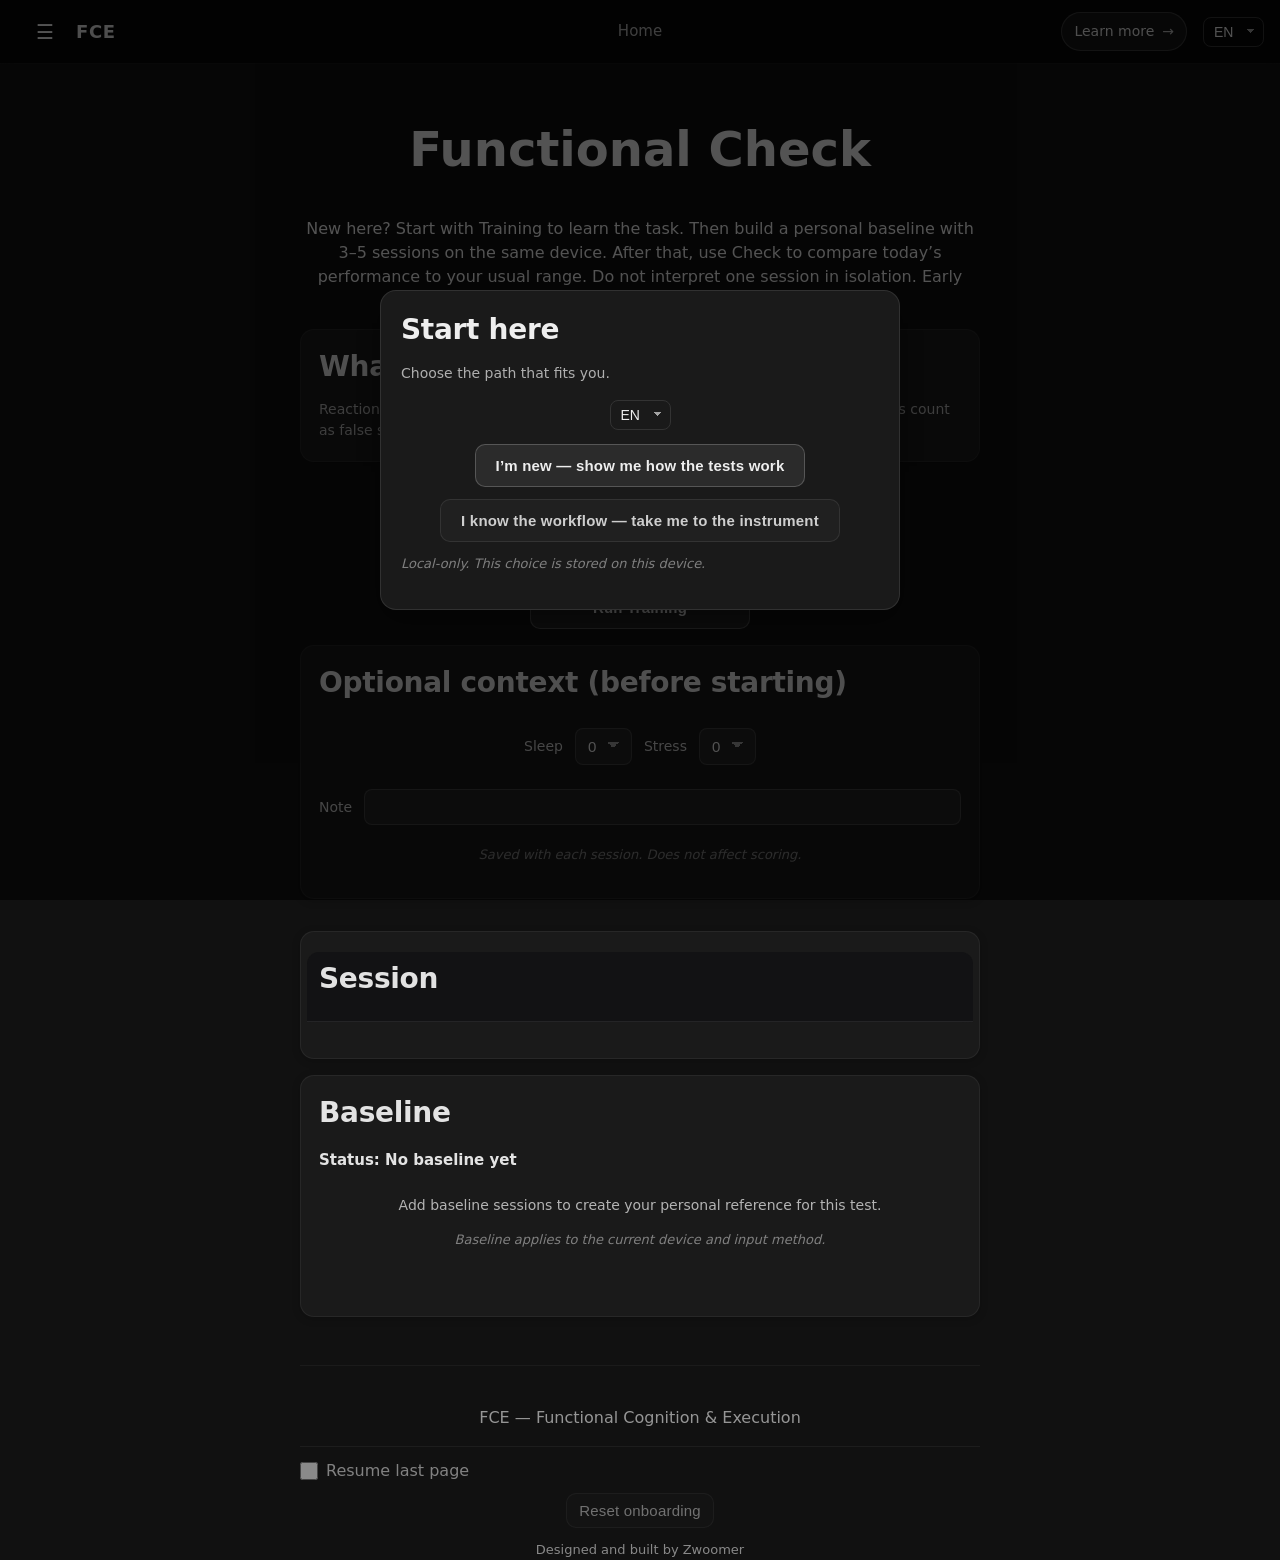
==== commit 5a54bee0: "FCE: unusable check summary layout, completion line, and related UI" ====
--- a/index.html
+++ b/index.html
@@ -423,18 +423,18 @@
             <span class="lang lang-no hidden">Baseline</span>
             <span class="lang lang-lt hidden">Bazinis lygis</span>
           </h2>
-          <p id="baselineInfo">
-            <span class="lang lang-en">No baseline sessions recorded.</span>
-            <span class="lang lang-no hidden">Ingen baseline-økter er registrert.</span>
-            <span class="lang lang-lt hidden">Nėra užregistruotų bazinio lygio sesijų.</span>
-          </p>
-          <p id="baselineStatusInfo" class="muted baseline-meta-line"></p>
-          <p id="baselineLastUpdateInfo" class="muted baseline-meta-line"></p>
-          <p id="baselineGuidance">
-            <span class="lang lang-en"></span>
-            <span class="lang lang-no hidden"></span>
-            <span class="lang lang-lt hidden"></span>
-          </p>
+          <div class="baseline-core">
+            <p id="baselineStatusInfo" class="baseline-state-line"></p>
+            <p id="baselineSessionsLine" class="baseline-meta-line muted" hidden></p>
+            <p id="baselineLastUpdateInfo" class="muted baseline-meta-line" hidden></p>
+          </div>
+          <div id="baselineIntegrityWrap" class="baseline-integrity-wrap" hidden>
+            <p id="baselineIntegrityStrength" class="baseline-integrity-line muted"></p>
+            <p id="baselineIntegrityConsistency" class="baseline-integrity-line muted"></p>
+          </div>
+          <p id="baselineStatsLine" class="baseline-stats-line" hidden></p>
+          <p id="baselineIntegrityOutlier" class="baseline-integrity-note muted" hidden></p>
+          <p id="baselineGuidance" class="baseline-guidance-line muted"></p>
           <p class="note">
             <span class="lang lang-en">
               Baseline applies to the current device and input method.
@@ -535,13 +535,13 @@
           <div class="history-actions">
             <button id="exportHistoryBtn" class="secondary" type="button" data-i18n="export.btn">Export (Copy JSON)</button>
             <button id="exportCsvBtn" class="secondary" type="button" data-i18n="export.btnCsv">Export CSV</button>
-            <button id="exportFullBackupBtn" class="secondary" type="button" data-i18n="export.backupBtn">Export full backup (.json)</button>
+            <button id="exportFullBackupBtn" class="secondary" type="button" data-i18n="export.backupBtn">Export full FCE store backup (.json)</button>
             <input id="importPreviewFileInput" type="file" accept="application/json,.json" hidden aria-hidden="true" />
             <button id="importPreviewBtn" class="secondary" type="button" data-i18n="importPreview.btn">Preview import (.json)</button>
             <span id="exportStatus" class="muted" aria-live="polite"></span>
           </div>
           <p class="note muted" data-i18n="export.backupReminder">
-            Your data is stored only in this browser. Export regularly to keep a backup.
+            Your local FCE store is saved only in this browser. Export regularly to keep a full backup.
           </p>
           <p id="lastFullBackupLine" class="note muted">
             Last full backup: never
@@ -551,13 +551,13 @@
             <h3 class="import-preview-title" data-i18n="importPreview.title">Import preview (dry run)</h3>
             <p id="importPreviewValidity" class="import-preview-validity"></p>
             <dl id="importPreviewMeta" class="import-preview-meta"></dl>
-            <p class="import-preview-subhead" data-i18n="importPreview.groupsHeader">Keys per group</p>
+            <p id="importPreviewGroupsSubhead" class="import-preview-subhead" data-i18n="importPreview.groupsHeader">Keys per group</p>
             <ul id="importPreviewGroupCounts" class="import-preview-meta-list"></ul>
             <p class="import-preview-subhead" data-i18n="importPreview.warnings">Warnings</p>
             <ul id="importPreviewWarnings" class="import-preview-list import-preview-warnings"></ul>
             <p class="import-preview-subhead" data-i18n="importPreview.errors">Errors</p>
             <ul id="importPreviewErrors" class="import-preview-list import-preview-errors"></ul>
-            <p class="import-preview-subhead" data-i18n="importPreview.wouldRestore">Would restore (localStorage keys)</p>
+            <p class="import-preview-subhead" data-i18n="importPreview.wouldRestoreBrowser">Would write (browser localStorage keys)</p>
             <pre id="importPreviewKeys" class="import-preview-keys"></pre>
             <p class="import-preview-subhead" data-i18n="importPreview.summaryJson">Summary (for tooling)</p>
             <pre id="importPreviewSummaryJson" class="import-preview-summary-json"></pre>
@@ -565,7 +565,7 @@
               <p id="importOverwriteWarning" class="note import-overwrite-warning hidden" role="status"></p>
               <button type="button" id="importDataBtn" class="secondary" data-i18n="importPreview.importBtn">Import data</button>
             </div>
-            <p class="note muted import-preview-note" data-i18n="importPreview.dryRunNote">Nothing was written to storage. This is a read-only check.</p>
+            <p class="note muted import-preview-note" data-i18n="importPreview.dryRunNote">Preview does not change data. Import starts only after you press ‘Import data’ and confirm.</p>
           </section>
 
           <div class="config-row">
--- a/style.css
+++ b/style.css
@@ -895,10 +895,26 @@
     max-width: 420px;
   }
 
+  .summary-interpretation {
+    margin-bottom: 6px;
+    font-size: 14px;
+    font-weight: 500;
+    line-height: 1.4;
+    color: rgba(255, 255, 255, 0.78);
+  }
+
   .summary-metrics {
     font-size: 16px;
     font-weight: 660;
     color: #f2f2f2;
+  }
+
+  .summary-detail {
+    margin-top: 8px;
+    font-size: 14px;
+    font-weight: 500;
+    line-height: 1.45;
+    color: rgba(255, 255, 255, 0.72);
   }
 
   .summary-status {
@@ -914,6 +930,12 @@
     color: rgba(255, 255, 255, 0.55);
   }
 
+  .summary-completion {
+    margin-top: 4px;
+    font-size: 12.5px;
+    color: rgba(255, 255, 255, 0.55);
+  }
+
   .session-panel.session-result-ready #summary {
     animation: summaryResultIn 180ms ease-out;
   }
@@ -936,7 +958,8 @@
  
   /* Improved baseline actions spacing */
   .baseline-actions {
-    margin: 12px 0 8px;
+    margin: 14px 0 8px;
+    opacity: 0.9;
   }
   
   button.danger {
@@ -970,34 +993,84 @@
   }
 
 
+  .baseline-core {
+    margin: 4px 0 8px;
+  }
+
   /* Enhanced baseline guidance */
   #baselineGuidance {
-    margin: 8px 0;
-    opacity: 0.9;
+    margin-top: 10px;
+    margin-bottom: 6px;
+    opacity: 0.88;
     font-size: 14px;
-    line-height: 1.5;
-    color: #ccc;
+    line-height: 1.45;
+    color: #c9c9c9;
   }
 
   .baseline-meta-line {
     margin: 4px 0;
     text-align: left;
   }
-  
-  #baselineInfo {
-    line-height: 1.6;
-    color: #ddd;
+
+  .baseline-state-line {
+    margin: 0 0 6px;
+    line-height: 1.45;
+    color: #e8e8e8;
     text-align: left;
-    margin-bottom: 4px;
+  }
+
+  .baseline-integrity-wrap {
+    margin: 6px 0 2px;
+    text-align: left;
+  }
+
+  .baseline-integrity-line {
+    margin: 3px 0;
+    font-size: 13px;
+    line-height: 1.45;
+    opacity: 0.82;
+    color: #b8b8b8;
+  }
+
+  .baseline-integrity-note {
+    margin: 6px 0 0;
+    font-size: 13px;
+    line-height: 1.45;
+    opacity: 0.78;
+    color: #a8a8a8;
+    font-style: normal;
+  }
+
+  #baselineStatsLine {
+    line-height: 1.5;
+    color: #d5d5d5;
+    text-align: left;
+    margin-top: 6px;
+    margin-bottom: 8px;
+    font-size: 14px;
+    opacity: 0.9;
   }
 
   #baselineStatusInfo {
     font-weight: 600;
-    opacity: 0.92;
+    opacity: 0.98;
+    font-size: 15px;
+  }
+
+  #baselineStatusInfo.status-building {
+    color: #e6c36a;
+  }
+
+  #baselineStatusInfo.status-ready {
+    color: #9fe3a3;
+  }
+
+  #baselineSessionsLine {
+    font-size: 14px;
   }
 
   #baselineLastUpdateInfo {
-    opacity: 0.76;
+    opacity: 0.78;
     font-size: 13px;
   }
 
